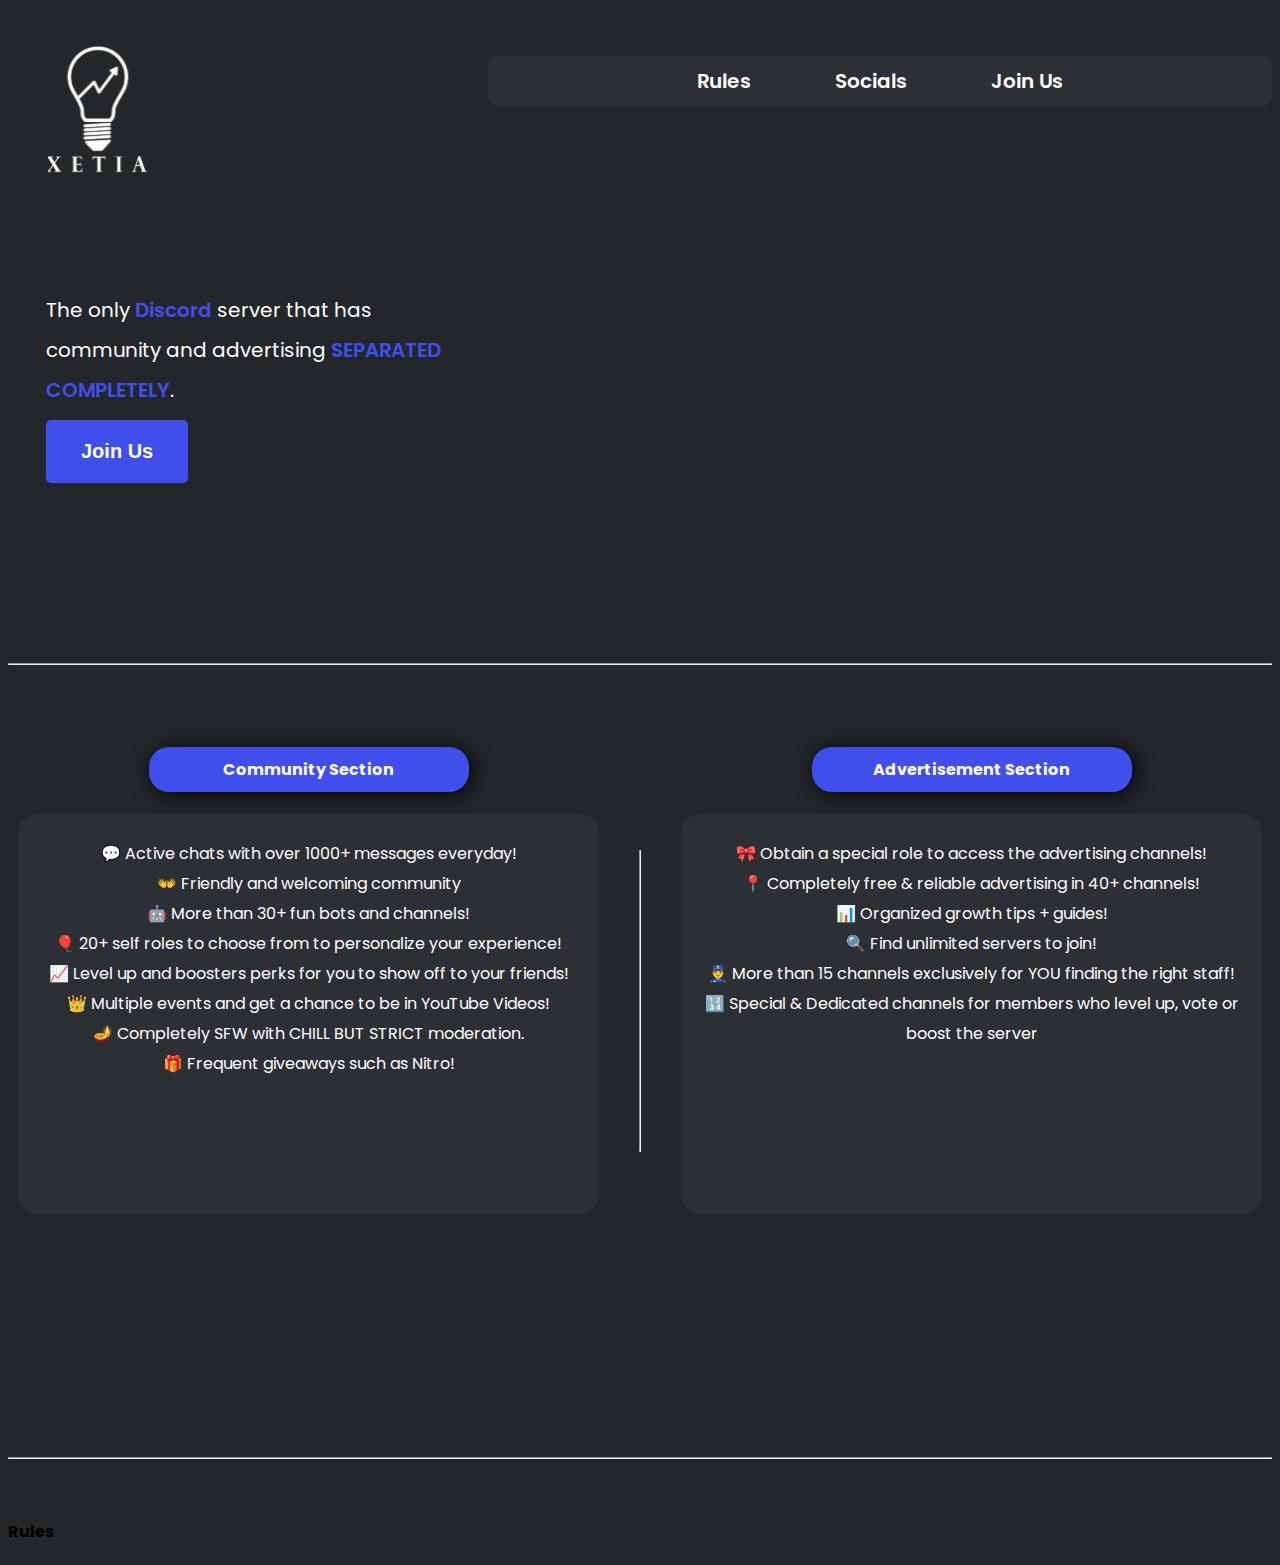
==== main.html @ ed93fbf4 "Added animations, and community section" ====
<!DOCTYPE html>
<html lang="en">
<head>
    <meta charset="UTF-8">
    <meta http-equiv="X-UA-Compatible" content="IE=edge">
    <meta name="viewport" content="width=device-width, initial-scale=1.0">
    <link rel="preconnect" href="https://fonts.googleapis.com">
    <link rel="preconnect" href="https://fonts.gstatic.com" crossorigin>
    <link href="https://fonts.googleapis.com/css2?family=Poppins:ital,wght@0,100;0,200;0,300;0,400;0,500;0,600;0,700;0,800;0,900;1,100;1,200;1,300;1,400;1,500;1,600;1,700;1,800;1,900&display=swap" rel="stylesheet">
    <link rel="stylesheet" href="css/general.css">
    <link rel="stylesheet" href="css/header.css">
    <link rel="stylesheet" href="css/main.css">
    <title>XETIA</title>
</head>
<body>
    <header>
        <div class="logoWrapper">
            <img src="icons/Logo.svg" alt="Website Logo">
        </div>
        <div class="navWrapper">
            <ul>
                <li><a href="#rules">Rules</a></li>
                <li><a href="/">Socials</a></li>
                <li><a href="https://discord.gg/5ZXNwpqHb7">Join Us</a></li>
            </ul>
        </div>
    </header>
    <main>
        <div class="mainWrapper">
            <h4>The only <span class="formatted">Discord</span> server that has community and advertising <span class="formatted">SEPARATED COMPLETELY</span>.</h4>
            <button class="joinButton">Join Us</button>
            <hr>
        </div>
        <div class="sectionWrapper">
            <div class="communitySection">
                <div class="heading">
                    <h4>Community Section</h4>
                </div>
                <div class="paragraph">
                    <p>💬 Active chats with over 1000+ messages everyday!</p>
                    <p>👐 Friendly and welcoming community</p>
                    <p>🤖 More than 30+ fun bots and channels!</p>
                    <p>🎈 20+ self roles to choose from to personalize your experience!</p>
                    <p>📈 Level up and boosters perks for you to show off to your friends! </p>
                    <p>👑 Multiple events and get a chance to be in YouTube Videos!</p>
                    <p>🪔 Completely SFW with CHILL BUT STRICT moderation.</p>
                    <p>🎁 Frequent giveaways such as Nitro!</p>
                </div>
            </div>
            <hr>
            <div class="AdvertisementSection">
                <div class="heading">
                    <h4>Advertisement Section</h4>
                </div>
                <div class="paragraph">
                    <p class="info" id="start">🎀 Obtain a special role to access the advertising channels!</p>
                    <p class="info">📍 Completely free & reliable advertising in 40+ channels!</p>
                    <p class="info">📊 Organized growth tips + guides!</p>
                    <p class="info">🔍 Find unlimited servers to join!</p>
                    <p class="info">👮‍♂️ More than 15 channels exclusively for YOU finding the right staff!</p>
                    <p class="info end">🔢 Special & Dedicated channels for members who level up, vote or boost the server</p>
                </div>
            </div>
        </div>
        <hr>
        <div class="rules" id="rules">
            <h4>Rules</h4>
        </div>
    </main>
</body>
</html>
---- css/general.css ----
body {
  background-color: #23272A;
  font-family: 'Poppins', sans-serif;
}

hr {
  margin-top: 180px;
  margin-bottom: 60px;
}

html {
  scroll-behavior: smooth;
}
/*# sourceMappingURL=general.css.map */
---- css/header.css ----
header {
  display: -webkit-box;
  display: -ms-flexbox;
  display: flex;
  -webkit-box-orient: horizontal;
  -webkit-box-direction: normal;
      -ms-flex-direction: row;
          flex-direction: row;
  margin-top: 40px;
}

.logoWrapper {
  margin: 0 40px;
}

.logoWrapper img {
  max-width: 100px;
}

.navWrapper {
  -webkit-box-flex: 1;
      -ms-flex: 1;
          flex: 1;
  text-align: center;
  margin-left: 300px;
}

.navWrapper ul {
  border-radius: 10px;
  padding: 10px;
  min-width: 10px;
  background-color: #2C2F33;
}

.navWrapper ul li {
  padding: 0;
  list-style-type: none;
  display: inline-block;
  margin: 0 40px 0 40px;
}

.navWrapper ul li a {
  color: white;
  font-weight: 600;
  font-size: 20px;
  text-decoration: none;
  -webkit-transition: color .5s;
  transition: color .5s;
}

.navWrapper ul li a:hover {
  color: #404EED;
}
/*# sourceMappingURL=header.css.map */
---- css/main.css ----
main .mainWrapper {
  margin-top: 100px;
}

main .mainWrapper h4 {
  margin-left: 38px;
  margin-bottom: 10px;
  color: white;
  line-height: 40px;
  font-weight: 400;
  font-size: 20px;
  width: 400px;
}

main .mainWrapper h4 .formatted {
  color: #404EED;
  font-weight: 600;
}

main .mainWrapper .joinButton {
  background-color: #404EED;
  padding: 20px 35px;
  font-size: 20px;
  font-weight: 600;
  border: none;
  border-radius: 5px;
  color: white;
  margin-left: 38px;
  -webkit-transition: all .5s;
  transition: all .5s;
}

main .mainWrapper .joinButton:hover {
  background-color: #5462ff;
  color: #2C2F33;
}

.sectionWrapper {
  display: -webkit-box;
  display: -ms-flexbox;
  display: flex;
  -webkit-box-orient: horizontal;
  -webkit-box-direction: normal;
      -ms-flex-direction: row;
          flex-direction: row;
  margin: 0 10px;
}

.sectionWrapper .communitySection {
  -webkit-box-flex: 1;
      -ms-flex: 1;
          flex: 1;
  text-align: center;
  color: white;
  margin-right: 10px;
}

.sectionWrapper .communitySection .heading {
  padding: 1px;
  display: -webkit-box;
  display: -ms-flexbox;
  display: flex;
  -webkit-box-pack: center;
      -ms-flex-pack: center;
          justify-content: center;
}

.sectionWrapper .communitySection h4 {
  background-color: #404EED;
  width: 300px;
  border-radius: 20px;
  -webkit-box-shadow: 3px 2px 20px .1px black;
          box-shadow: 3px 2px 20px .1px black;
  padding: 10px;
}

.sectionWrapper .communitySection h4:hover {
  -webkit-box-shadow: 3px 2px 20px 10px black;
          box-shadow: 3px 2px 20px 10px black;
}

.sectionWrapper .communitySection .paragraph {
  background-color: #2C2F33;
  border-radius: 20px;
  min-height: 400px;
  max-height: 420px;
}

.sectionWrapper .communitySection .paragraph p {
  position: relative;
  top: 25px;
  margin: 0;
  line-height: 30px;
}

.sectionWrapper .AdvertisementSection {
  -webkit-box-flex: 1;
      -ms-flex: 1;
          flex: 1;
  text-align: center;
  margin-left: 10px;
  color: white;
}

.sectionWrapper .AdvertisementSection .heading {
  padding: 1px;
  display: -webkit-box;
  display: -ms-flexbox;
  display: flex;
  -webkit-box-pack: center;
      -ms-flex-pack: center;
          justify-content: center;
}

.sectionWrapper .AdvertisementSection h4 {
  background-color: #404EED;
  width: 300px;
  border-radius: 20px;
  padding: 10px;
  -webkit-box-shadow: 3px 2px 20px .1px black;
          box-shadow: 3px 2px 20px .1px black;
}

.sectionWrapper .AdvertisementSection h4:hover {
  -webkit-box-shadow: 3px 2px 20px 10px black;
          box-shadow: 3px 2px 20px 10px black;
}

.sectionWrapper .AdvertisementSection .paragraph {
  background-color: #2C2F33;
  border-radius: 20px;
  min-height: 400px;
  max-height: 600px;
}

.sectionWrapper .AdvertisementSection .paragraph p {
  position: relative;
  top: 25px;
  margin: 0;
  line-height: 30px;
}

.sectionWrapper hr {
  height: 300px;
  margin: 125px 30px;
}
/*# sourceMappingURL=main.css.map */
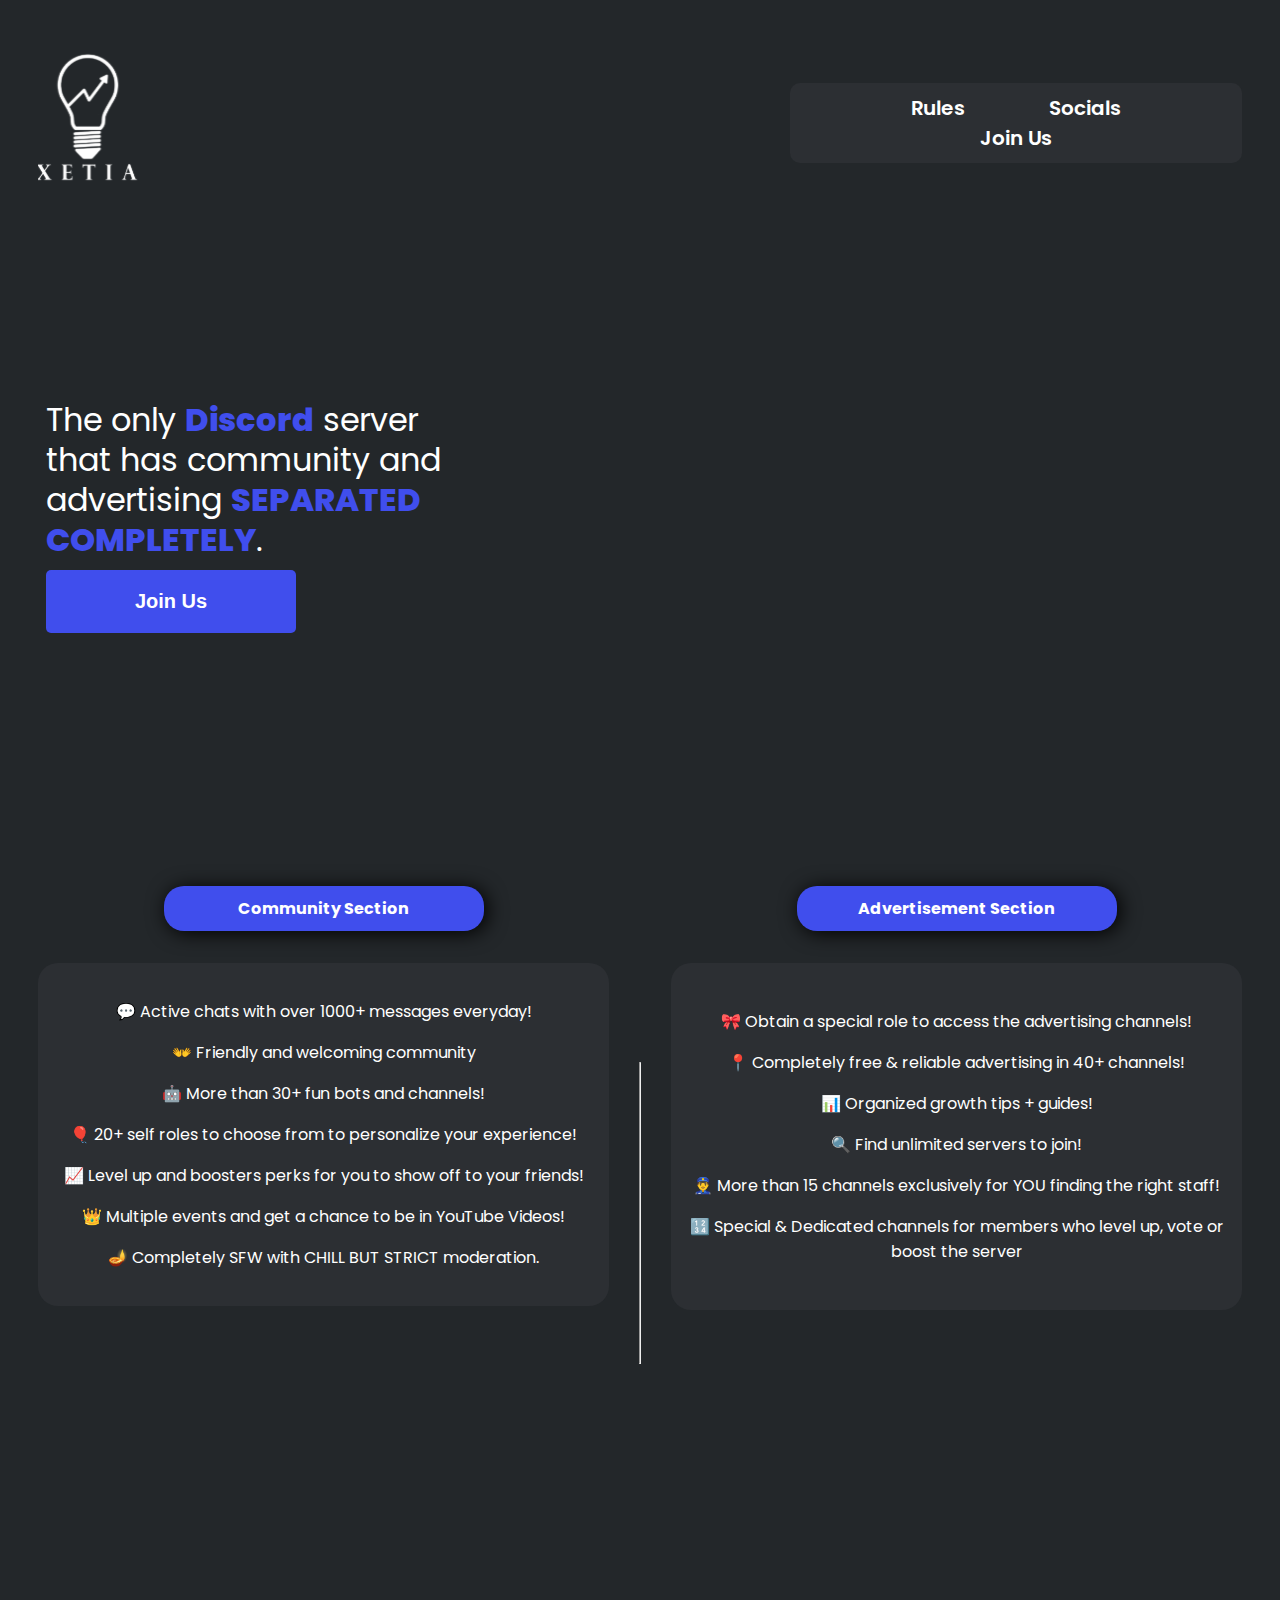
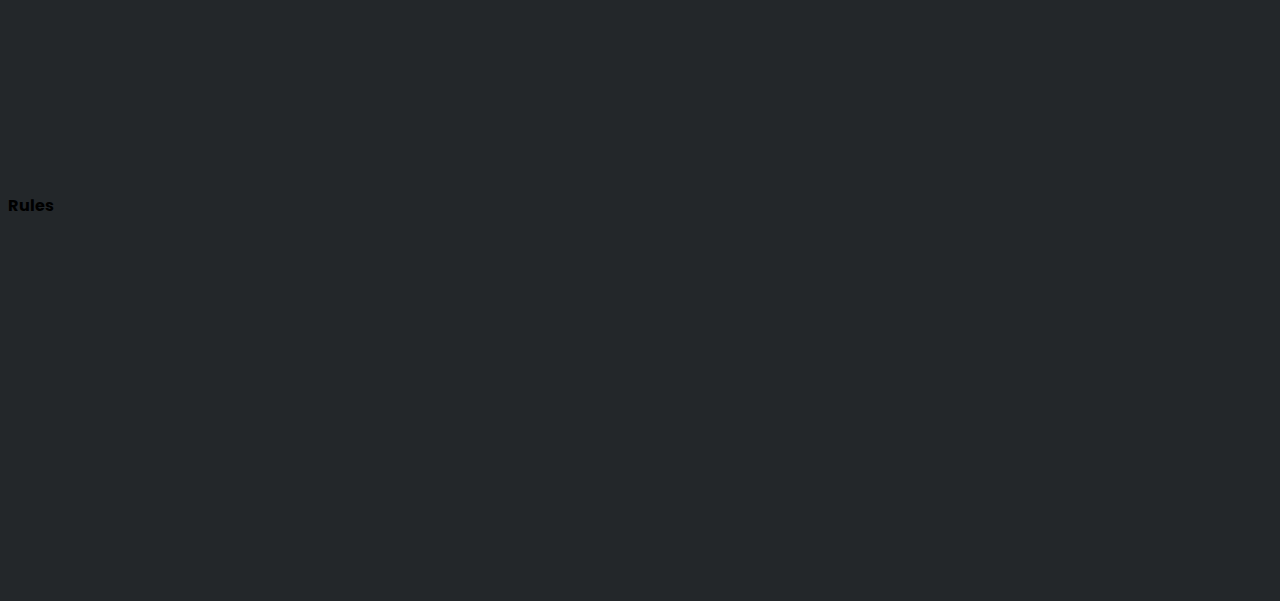
==== commit 9ca1b63d: "Add files via upload" ====
--- a/main.html
+++ b/main.html
@@ -10,6 +10,7 @@
     <link rel="stylesheet" href="css/general.css">
     <link rel="stylesheet" href="css/header.css">
     <link rel="stylesheet" href="css/main.css">
+    <link rel="stylesheet" href="css/rules.css">
     <title>XETIA</title>
 </head>
 <body>
@@ -29,7 +30,6 @@
         <div class="mainWrapper">
             <h4>The only <span class="formatted">Discord</span> server that has community and advertising <span class="formatted">SEPARATED COMPLETELY</span>.</h4>
             <button class="joinButton">Join Us</button>
-            <hr>
         </div>
         <div class="sectionWrapper">
             <div class="communitySection">
@@ -37,14 +37,16 @@
                     <h4>Community Section</h4>
                 </div>
                 <div class="paragraph">
-                    <p>💬 Active chats with over 1000+ messages everyday!</p>
-                    <p>👐 Friendly and welcoming community</p>
-                    <p>🤖 More than 30+ fun bots and channels!</p>
-                    <p>🎈 20+ self roles to choose from to personalize your experience!</p>
-                    <p>📈 Level up and boosters perks for you to show off to your friends! </p>
-                    <p>👑 Multiple events and get a chance to be in YouTube Videos!</p>
-                    <p>🪔 Completely SFW with CHILL BUT STRICT moderation.</p>
-                    <p>🎁 Frequent giveaways such as Nitro!</p>
+                    <div class="paragraphWrapper">
+                        <p>💬 Active chats with over 1000+ messages everyday!</p>
+                        <p>👐 Friendly and welcoming community</p>
+                        <p>🤖 More than 30+ fun bots and channels!</p>
+                        <p>🎈 20+ self roles to choose from to personalize your experience!</p>
+                        <p>📈 Level up and boosters perks for you to show off to your friends! </p>
+                        <p>👑 Multiple events and get a chance to be in YouTube Videos!</p>
+                        <p>🪔 Completely SFW with CHILL BUT STRICT moderation.</p>
+                        <!-- <p>🎁 Frequent giveaways such as Nitro!</p> -->
+                    </div>
                 </div>
             </div>
             <hr>
@@ -53,19 +55,22 @@
                     <h4>Advertisement Section</h4>
                 </div>
                 <div class="paragraph">
-                    <p class="info" id="start">🎀 Obtain a special role to access the advertising channels!</p>
-                    <p class="info">📍 Completely free & reliable advertising in 40+ channels!</p>
-                    <p class="info">📊 Organized growth tips + guides!</p>
-                    <p class="info">🔍 Find unlimited servers to join!</p>
-                    <p class="info">👮‍♂️ More than 15 channels exclusively for YOU finding the right staff!</p>
-                    <p class="info end">🔢 Special & Dedicated channels for members who level up, vote or boost the server</p>
+                    <div class="paragraphWrapper">
+                        <p class="info" id="start">🎀 Obtain a special role to access the advertising channels!</p>
+                        <p class="info">📍 Completely free & reliable advertising in 40+ channels!</p>
+                        <p class="info">📊 Organized growth tips + guides!</p>
+                        <p class="info">🔍 Find unlimited servers to join!</p>
+                        <p class="info">👮‍♂️ More than 15 channels exclusively for YOU finding the right staff!</p>
+                        <p class="info end">🔢 Special & Dedicated channels for members who level up, vote or boost the server</p>
+                    </div>
                 </div>
             </div>
         </div>
-        <hr>
-        <div class="rules" id="rules">
+    </main>
+    <section class="rules" id="rules">
+        <div class="rulesWrapper">
             <h4>Rules</h4>
         </div>
-    </main>
+    </section>
 </body>
 </html>--- a/css/general.css
+++ b/css/general.css
@@ -1,11 +1,6 @@
 body {
   background-color: #23272A;
   font-family: 'Poppins', sans-serif;
-}
-
-hr {
-  margin-top: 180px;
-  margin-bottom: 60px;
 }
 
 html {
--- a/css/header.css
+++ b/css/header.css
@@ -6,11 +6,22 @@
   -webkit-box-direction: normal;
       -ms-flex-direction: row;
           flex-direction: row;
-  margin-top: 40px;
+  position: relative;
+  top: 40px;
+  margin: 0 auto;
+  -webkit-box-align: center;
+      -ms-flex-align: center;
+          align-items: center;
+  -webkit-box-pack: justify;
+      -ms-flex-pack: justify;
+          justify-content: space-between;
+  padding: 0 30px;
 }
 
 .logoWrapper {
-  margin: 0 40px;
+  -webkit-box-flex: 1;
+      -ms-flex: 1;
+          flex: 1;
 }
 
 .logoWrapper img {
@@ -21,6 +32,7 @@
   -webkit-box-flex: 1;
       -ms-flex: 1;
           flex: 1;
+  justify-self: flex-end;
   text-align: center;
   margin-left: 300px;
 }
--- a/css/main.css
+++ b/css/main.css
@@ -1,5 +1,12 @@
 main .mainWrapper {
-  margin-top: 100px;
+  margin-top: 200px;
+  display: -webkit-box;
+  display: -ms-flexbox;
+  display: flex;
+  -webkit-box-orient: vertical;
+  -webkit-box-direction: normal;
+      -ms-flex-direction: column;
+          flex-direction: column;
 }
 
 main .mainWrapper h4 {
@@ -8,13 +15,14 @@
   color: white;
   line-height: 40px;
   font-weight: 400;
-  font-size: 20px;
+  font-size: 32px;
+  font-weight: 400;
   width: 400px;
 }
 
 main .mainWrapper h4 .formatted {
   color: #404EED;
-  font-weight: 600;
+  font-weight: 800;
 }
 
 main .mainWrapper .joinButton {
@@ -23,6 +31,7 @@
   font-size: 20px;
   font-weight: 600;
   border: none;
+  max-width: 250px;
   border-radius: 5px;
   color: white;
   margin-left: 38px;
@@ -43,7 +52,8 @@
   -webkit-box-direction: normal;
       -ms-flex-direction: row;
           flex-direction: row;
-  margin: 0 10px;
+  margin: 230px 10px;
+  height: 700px;
 }
 
 .sectionWrapper .communitySection {
@@ -80,17 +90,23 @@
 }
 
 .sectionWrapper .communitySection .paragraph {
+  display: -webkit-box;
+  display: -ms-flexbox;
+  display: flex;
+  -webkit-box-align: start;
+      -ms-flex-align: start;
+          align-items: flex-start;
+  -webkit-box-pack: center;
+      -ms-flex-pack: center;
+          justify-content: center;
+  margin: 10px 20px;
   background-color: #2C2F33;
   border-radius: 20px;
-  min-height: 400px;
-  max-height: 420px;
+  height: initial;
 }
 
-.sectionWrapper .communitySection .paragraph p {
-  position: relative;
-  top: 25px;
-  margin: 0;
-  line-height: 30px;
+.sectionWrapper .communitySection .paragraph .paragraphWrapper {
+  margin: 20px 0;
 }
 
 .sectionWrapper .AdvertisementSection {
@@ -127,21 +143,42 @@
 }
 
 .sectionWrapper .AdvertisementSection .paragraph {
+  display: -webkit-box;
+  display: -ms-flexbox;
+  display: flex;
+  -webkit-box-align: start;
+      -ms-flex-align: start;
+          align-items: flex-start;
+  -webkit-box-pack: center;
+      -ms-flex-pack: center;
+          justify-content: center;
+  margin: 10px 20px;
   background-color: #2C2F33;
   border-radius: 20px;
-  min-height: 400px;
-  max-height: 600px;
+  height: initial;
 }
 
-.sectionWrapper .AdvertisementSection .paragraph p {
-  position: relative;
-  top: 25px;
-  margin: 0;
-  line-height: 30px;
+.sectionWrapper .AdvertisementSection .paragraph .paragraphWrapper {
+  margin: 30px 0;
 }
 
 .sectionWrapper hr {
   height: 300px;
-  margin: 125px 30px;
+  -ms-flex-item-align: center;
+      -ms-grid-row-align: center;
+      align-self: center;
+}
+
+@media (max-width: 800px) {
+  .sectionWrapper {
+    display: block;
+    margin-bottom: 40px;
+  }
+  .AdvertisementSection {
+    margin-top: -160px;
+  }
+  hr {
+    visibility: hidden;
+  }
 }
 /*# sourceMappingURL=main.css.map */--- a/css/rules.css
+++ b/css/rules.css
@@ -0,0 +1,8 @@
+section {
+  background-image: url("images/rules.jpeg");
+  height: 400px;
+  background-position: center;
+  background-repeat: no-repeat;
+  background-size: cover;
+}
+/*# sourceMappingURL=rules.css.map */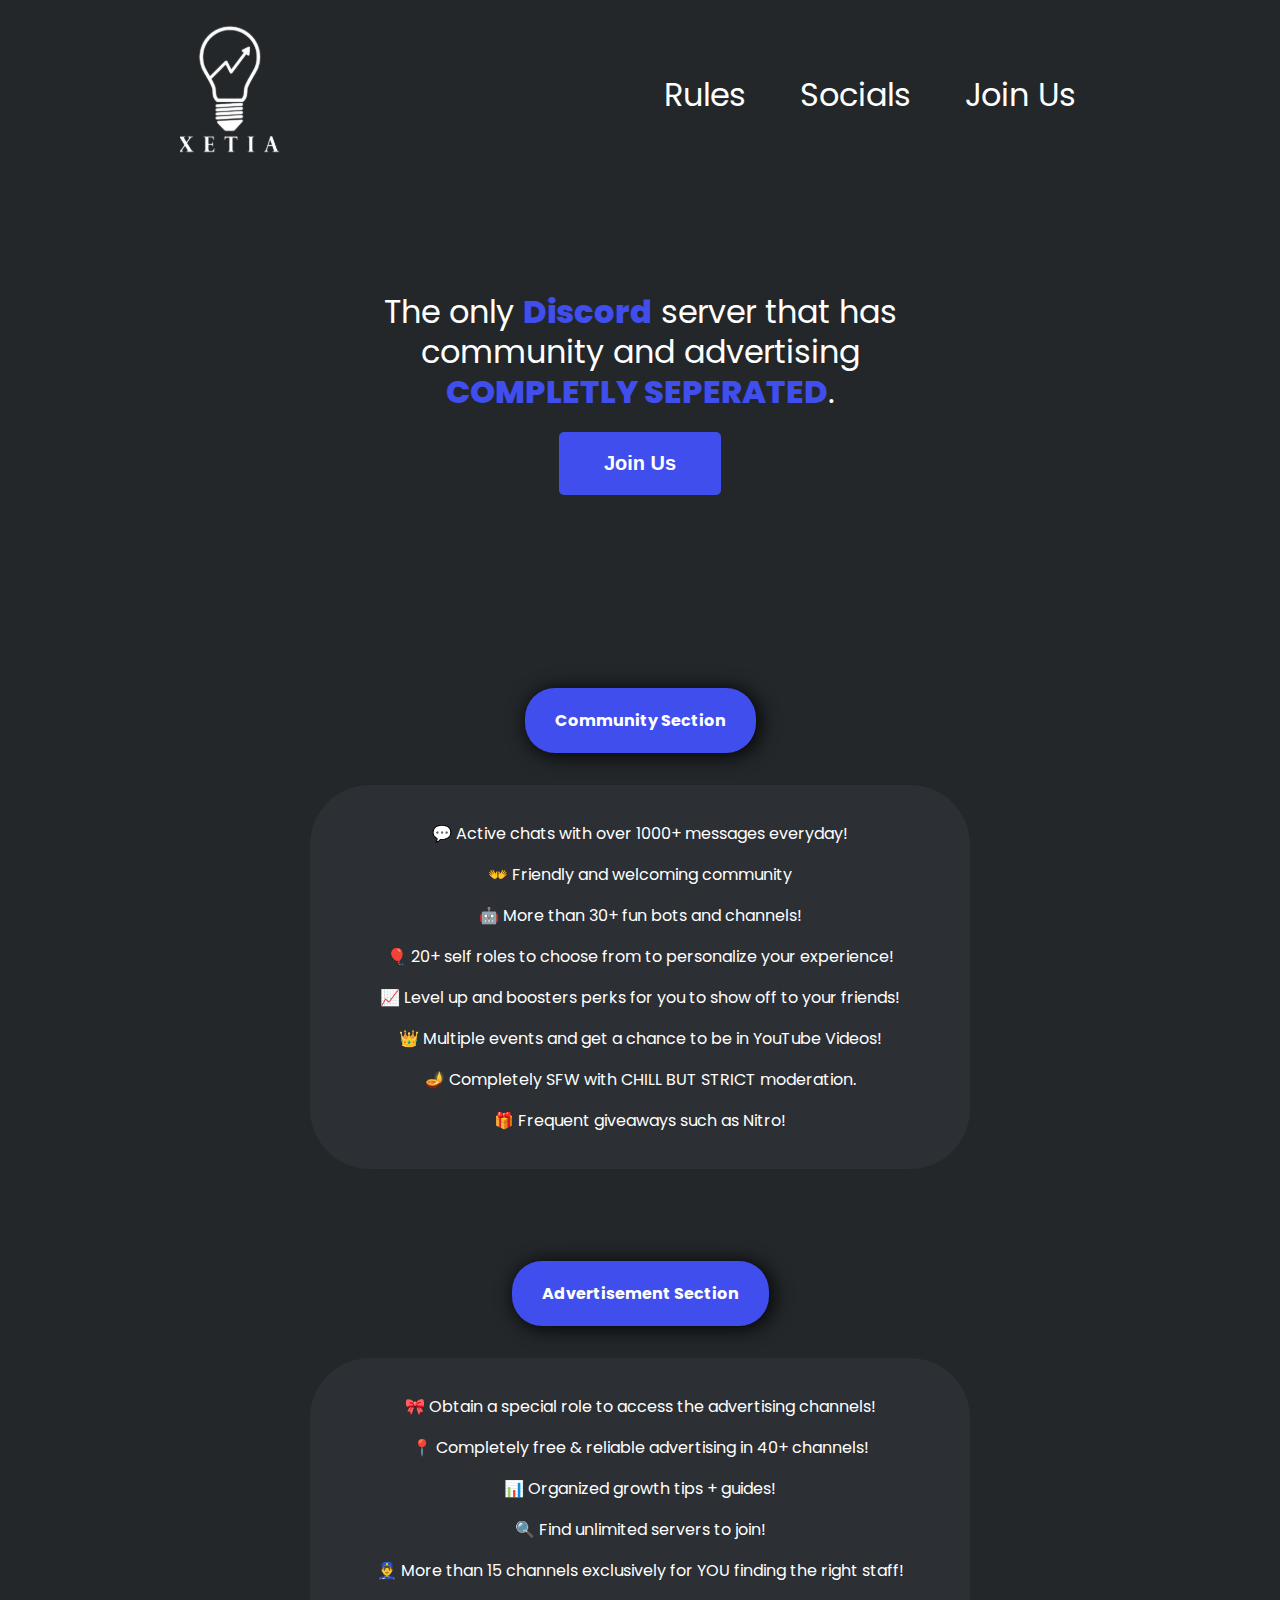
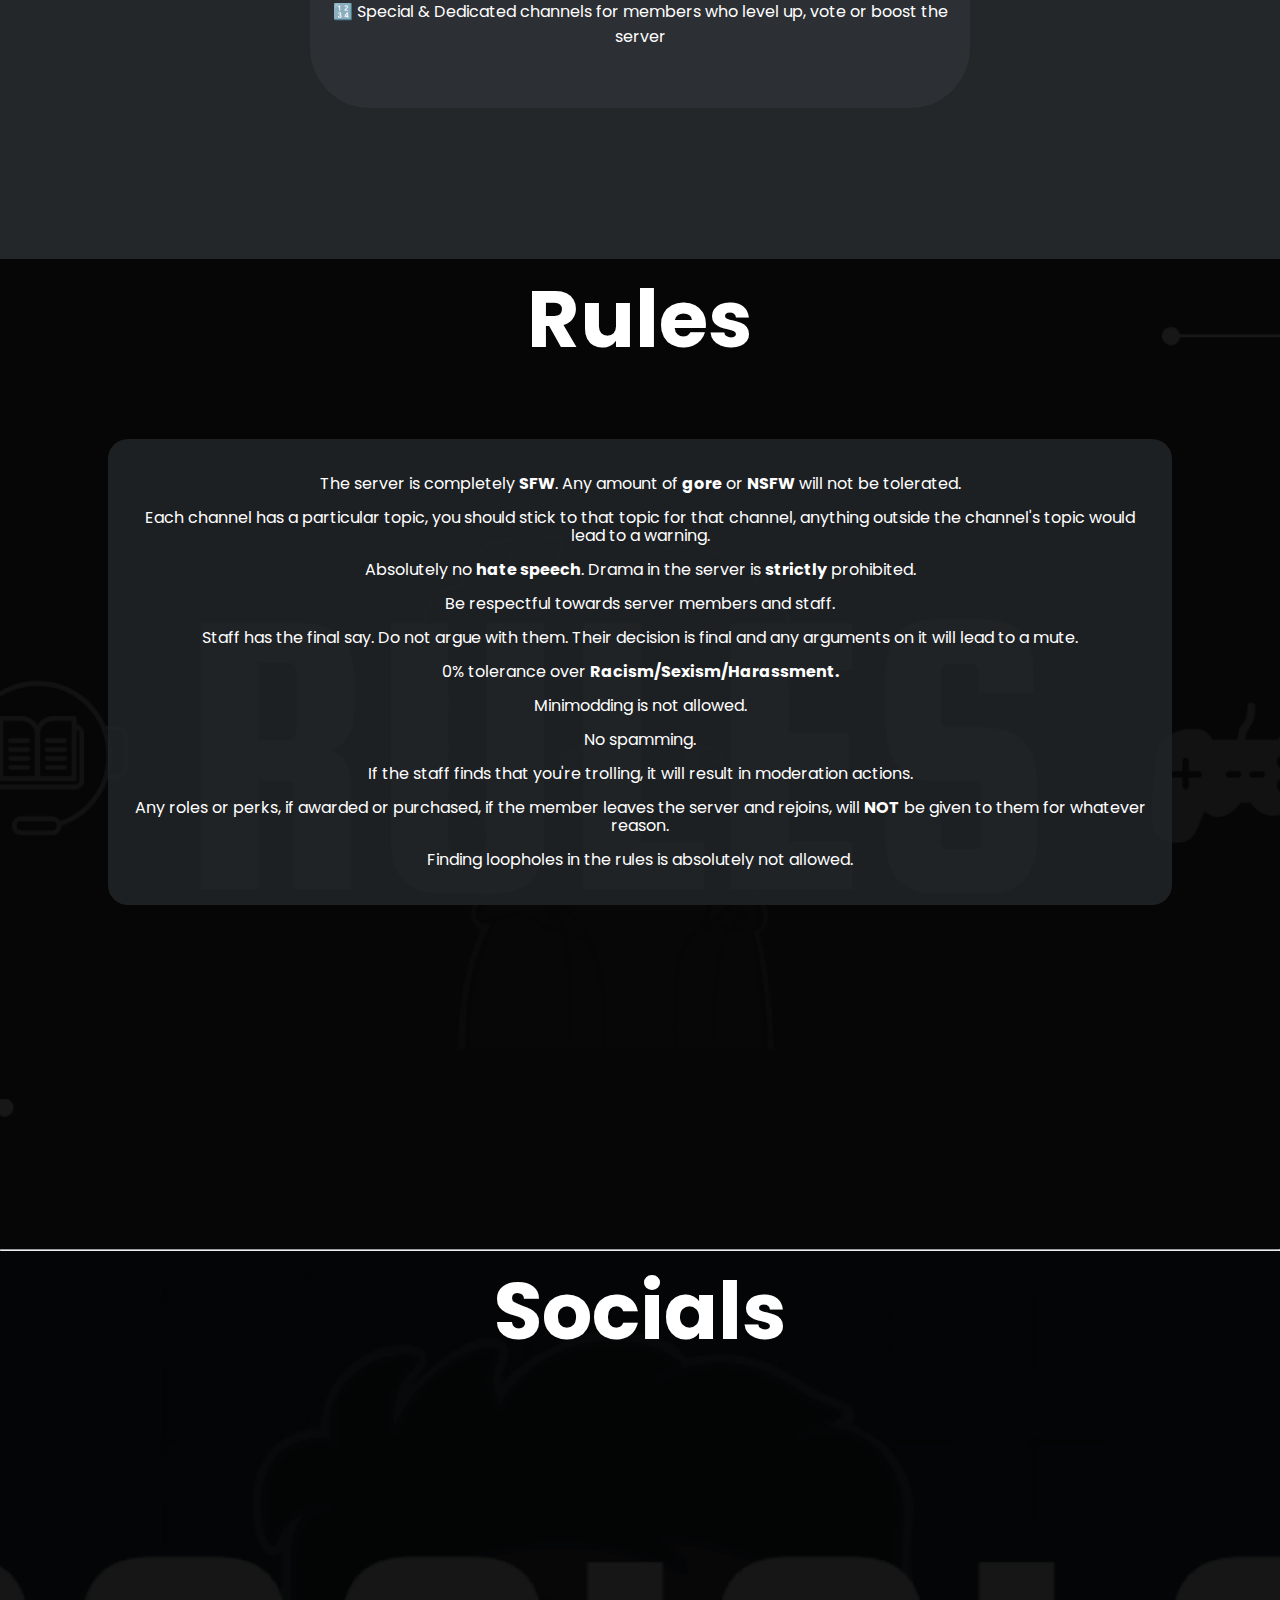
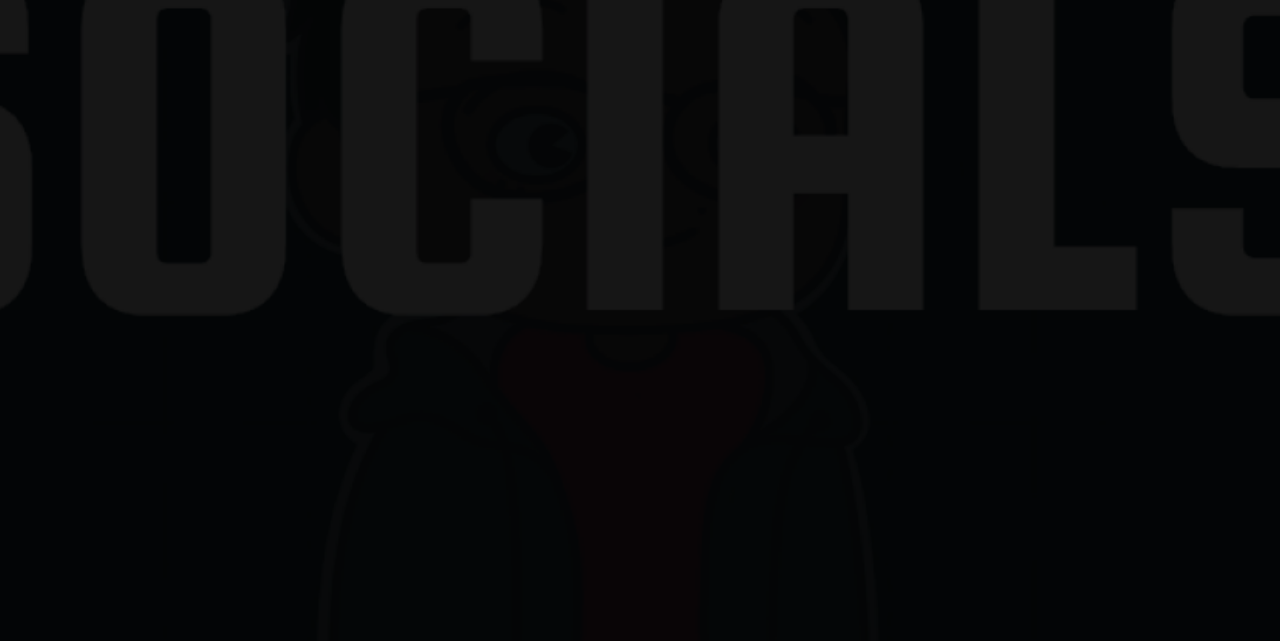
==== commit 99276aa2: "Added Rules" ====
--- a/main.html
+++ b/main.html
@@ -10,6 +10,7 @@
     <link rel="stylesheet" href="css/general.css">
     <link rel="stylesheet" href="css/header.css">
     <link rel="stylesheet" href="css/main.css">
+    <link rel="stylesheet" href="css/socials.css">
     <link rel="stylesheet" href="css/rules.css">
     <title>XETIA</title>
 </head>
@@ -21,14 +22,14 @@
         <div class="navWrapper">
             <ul>
                 <li><a href="#rules">Rules</a></li>
-                <li><a href="/">Socials</a></li>
+                <li><a href="#socials">Socials</a></li>
                 <li><a href="https://discord.gg/5ZXNwpqHb7">Join Us</a></li>
             </ul>
         </div>
     </header>
     <main>
         <div class="mainWrapper">
-            <h4>The only <span class="formatted">Discord</span> server that has community and advertising <span class="formatted">SEPARATED COMPLETELY</span>.</h4>
+            <h4>The only <span class="formatted">Discord</span> server that has community and advertising <span class="formatted">COMPLETLY SEPERATED</span>.</h4>
             <button class="joinButton">Join Us</button>
         </div>
         <div class="sectionWrapper">
@@ -45,11 +46,10 @@
                         <p>📈 Level up and boosters perks for you to show off to your friends! </p>
                         <p>👑 Multiple events and get a chance to be in YouTube Videos!</p>
                         <p>🪔 Completely SFW with CHILL BUT STRICT moderation.</p>
-                        <!-- <p>🎁 Frequent giveaways such as Nitro!</p> -->
+                        <p>🎁 Frequent giveaways such as Nitro!</p>
                     </div>
                 </div>
             </div>
-            <hr>
             <div class="AdvertisementSection">
                 <div class="heading">
                     <h4>Advertisement Section</h4>
@@ -70,6 +70,25 @@
     <section class="rules" id="rules">
         <div class="rulesWrapper">
             <h4>Rules</h4>
+            <div class="ruleList">
+                <p>The server is completely <span class="formatted">SFW</span>. Any amount of <span class="formatted">gore</span> or <span class="formatted">NSFW</span> will not be tolerated.</p>
+                <p>Each channel has a particular topic, you should stick to that topic for that channel, anything outside the channel's topic would lead to a warning.</p>
+                <p>Absolutely no <span class="formatted">hate speech</span>. Drama in the server is <span class="formatted">strictly</span> prohibited.</p>
+                <p>Be respectful towards server members and staff.</p>
+                <p>Staff has the final say. Do not argue with them. Their decision is final and any arguments on it will lead to a mute.</p>
+                <p>0% tolerance over <span class="formatted">Racism/Sexism/Harassment.</span></p>
+                <p>Minimodding is not allowed.</p>
+                <p>No spamming.</p>
+                <p>If the staff finds that you're trolling, it will result in moderation actions.</p>
+                <p>Any roles or perks, if awarded or purchased, if the member leaves the server and rejoins, will <span class="formatted">NOT</span> be given to them for whatever reason.</p>
+                <p>Finding loopholes in the rules is absolutely not allowed.</p>
+            </div>
+        </div>
+    </section>
+    <hr>
+    <section class="socials" id="socials">
+        <div class="socialsWrapper">
+            <h4>Socials</h4>
         </div>
     </section>
 </body>
--- a/css/general.css
+++ b/css/general.css
@@ -1,9 +1,16 @@
 body {
   background-color: #23272A;
   font-family: 'Poppins', sans-serif;
+  margin: 0;
+  padding: 0;
 }
 
 html {
   scroll-behavior: smooth;
 }
+
+hr {
+  margin: 0;
+  padding: 0;
+}
 /*# sourceMappingURL=general.css.map */--- a/css/header.css
+++ b/css/header.css
@@ -1,66 +1,41 @@
 header {
+  padding: 20px;
   display: -webkit-box;
   display: -ms-flexbox;
   display: flex;
-  -webkit-box-orient: horizontal;
-  -webkit-box-direction: normal;
-      -ms-flex-direction: row;
-          flex-direction: row;
-  position: relative;
-  top: 40px;
-  margin: 0 auto;
+  -ms-flex-pack: distribute;
+      justify-content: space-around;
   -webkit-box-align: center;
       -ms-flex-align: center;
           align-items: center;
-  -webkit-box-pack: justify;
-      -ms-flex-pack: justify;
-          justify-content: space-between;
-  padding: 0 30px;
 }
 
-.logoWrapper {
-  -webkit-box-flex: 1;
-      -ms-flex: 1;
-          flex: 1;
-}
-
-.logoWrapper img {
+header .logoWrapper {
   max-width: 100px;
 }
 
-.navWrapper {
-  -webkit-box-flex: 1;
-      -ms-flex: 1;
-          flex: 1;
-  justify-self: flex-end;
-  text-align: center;
-  margin-left: 300px;
+header .logoWrapper img {
+  width: 100%;
+  /* Makes logo fit container */
 }
 
-.navWrapper ul {
-  border-radius: 10px;
-  padding: 10px;
-  min-width: 10px;
-  background-color: #2C2F33;
+header .navWrapper ul li {
+  display: inline-block;
+  margin: 0 25px;
 }
 
-.navWrapper ul li {
-  padding: 0;
-  list-style-type: none;
-  display: inline-block;
-  margin: 0 40px 0 40px;
+header .navWrapper ul li a {
+  text-decoration: none;
+  color: #fff;
+  font-size: 32px;
+  font-weight: 400;
+  -webkit-transition: all .3s;
+  transition: all .3s;
 }
 
-.navWrapper ul li a {
-  color: white;
-  font-weight: 600;
-  font-size: 20px;
+header .navWrapper ul li a:hover {
   text-decoration: none;
-  -webkit-transition: color .5s;
-  transition: color .5s;
-}
-
-.navWrapper ul li a:hover {
   color: #404EED;
+  font-size: 32px;
 }
 /*# sourceMappingURL=header.css.map */--- a/css/main.css
+++ b/css/main.css
@@ -1,5 +1,21 @@
-main .mainWrapper {
-  margin-top: 200px;
+main {
+  display: -webkit-box;
+  display: -ms-flexbox;
+  display: flex;
+  -webkit-box-pack: center;
+      -ms-flex-pack: center;
+          justify-content: center;
+  -webkit-box-orient: vertical;
+  -webkit-box-direction: normal;
+      -ms-flex-direction: column;
+          flex-direction: column;
+  -ms-flex-line-pack: center;
+      align-content: center;
+}
+
+.mainWrapper {
+  text-align: center;
+  margin: 60px auto;
   display: -webkit-box;
   display: -ms-flexbox;
   display: flex;
@@ -9,63 +25,60 @@
           flex-direction: column;
 }
 
-main .mainWrapper h4 {
-  margin-left: 38px;
+.mainWrapper h4 {
   margin-bottom: 10px;
   color: white;
   line-height: 40px;
   font-weight: 400;
   font-size: 32px;
   font-weight: 400;
-  width: 400px;
+  max-width: 550px;
 }
 
-main .mainWrapper h4 .formatted {
+.mainWrapper h4 .formatted {
   color: #404EED;
   font-weight: 800;
 }
 
-main .mainWrapper .joinButton {
+.mainWrapper .joinButton {
   background-color: #404EED;
-  padding: 20px 35px;
+  padding: 20px 45px;
   font-size: 20px;
   font-weight: 600;
   border: none;
+  margin: 10px auto;
   max-width: 250px;
   border-radius: 5px;
   color: white;
-  margin-left: 38px;
   -webkit-transition: all .5s;
   transition: all .5s;
 }
 
-main .mainWrapper .joinButton:hover {
-  background-color: #5462ff;
-  color: #2C2F33;
+.mainWrapper .joinButton:hover {
+  background-color: #fff;
+  -webkit-box-shadow: 1px 1px 30px 5px #010747;
+          box-shadow: 1px 1px 30px 5px #010747;
+  color: #404EED;
 }
 
 .sectionWrapper {
   display: -webkit-box;
   display: -ms-flexbox;
   display: flex;
-  -webkit-box-orient: horizontal;
+  -webkit-box-orient: vertical;
   -webkit-box-direction: normal;
-      -ms-flex-direction: row;
-          flex-direction: row;
-  margin: 230px 10px;
-  height: 700px;
+      -ms-flex-direction: column;
+          flex-direction: column;
 }
 
-.sectionWrapper .communitySection {
-  -webkit-box-flex: 1;
-      -ms-flex: 1;
-          flex: 1;
+.sectionWrapper .communitySection, .sectionWrapper .AdvertisementSection {
   text-align: center;
+  width: 700px;
   color: white;
-  margin-right: 10px;
+  margin: 100px auto 0 auto;
 }
 
-.sectionWrapper .communitySection .heading {
+.sectionWrapper .communitySection .heading, .sectionWrapper .AdvertisementSection .heading {
   padding: 1px;
   display: -webkit-box;
   display: -ms-flexbox;
@@ -75,21 +88,23 @@
           justify-content: center;
 }
 
-.sectionWrapper .communitySection h4 {
+.sectionWrapper .communitySection h4, .sectionWrapper .AdvertisementSection h4 {
   background-color: #404EED;
-  width: 300px;
-  border-radius: 20px;
+  max-width: 100%;
+  border-radius: 30px;
   -webkit-box-shadow: 3px 2px 20px .1px black;
           box-shadow: 3px 2px 20px .1px black;
-  padding: 10px;
+  padding: 20px 30px;
+  -webkit-transition: all .5s;
+  transition: all .5s;
 }
 
-.sectionWrapper .communitySection h4:hover {
-  -webkit-box-shadow: 3px 2px 20px 10px black;
-          box-shadow: 3px 2px 20px 10px black;
+.sectionWrapper .communitySection h4:hover, .sectionWrapper .AdvertisementSection h4:hover {
+  -webkit-box-shadow: 3px 2px 30px 10px black;
+          box-shadow: 3px 2px 30px 10px black;
 }
 
-.sectionWrapper .communitySection .paragraph {
+.sectionWrapper .communitySection .paragraph, .sectionWrapper .AdvertisementSection .paragraph {
   display: -webkit-box;
   display: -ms-flexbox;
   display: flex;
@@ -101,72 +116,21 @@
           justify-content: center;
   margin: 10px 20px;
   background-color: #2C2F33;
-  border-radius: 20px;
-  height: initial;
+  border-radius: 60px;
+  max-height: 100%;
 }
 
-.sectionWrapper .communitySection .paragraph .paragraphWrapper {
+.sectionWrapper .communitySection .paragraph .paragraphWrapper, .sectionWrapper .AdvertisementSection .paragraph .paragraphWrapper {
   margin: 20px 0;
 }
 
 .sectionWrapper .AdvertisementSection {
-  -webkit-box-flex: 1;
-      -ms-flex: 1;
-          flex: 1;
-  text-align: center;
-  margin-left: 10px;
-  color: white;
-}
-
-.sectionWrapper .AdvertisementSection .heading {
-  padding: 1px;
-  display: -webkit-box;
-  display: -ms-flexbox;
-  display: flex;
-  -webkit-box-pack: center;
-      -ms-flex-pack: center;
-          justify-content: center;
-}
-
-.sectionWrapper .AdvertisementSection h4 {
-  background-color: #404EED;
-  width: 300px;
-  border-radius: 20px;
-  padding: 10px;
-  -webkit-box-shadow: 3px 2px 20px .1px black;
-          box-shadow: 3px 2px 20px .1px black;
-}
-
-.sectionWrapper .AdvertisementSection h4:hover {
-  -webkit-box-shadow: 3px 2px 20px 10px black;
-          box-shadow: 3px 2px 20px 10px black;
+  margin: 60px auto;
+  height: 500px;
 }
 
 .sectionWrapper .AdvertisementSection .paragraph {
-  display: -webkit-box;
-  display: -ms-flexbox;
-  display: flex;
-  -webkit-box-align: start;
-      -ms-flex-align: start;
-          align-items: flex-start;
-  -webkit-box-pack: center;
-      -ms-flex-pack: center;
-          justify-content: center;
-  margin: 10px 20px;
-  background-color: #2C2F33;
-  border-radius: 20px;
-  height: initial;
-}
-
-.sectionWrapper .AdvertisementSection .paragraph .paragraphWrapper {
-  margin: 30px 0;
-}
-
-.sectionWrapper hr {
-  height: 300px;
-  -ms-flex-item-align: center;
-      -ms-grid-row-align: center;
-      align-self: center;
+  height: 350px;
 }
 
 @media (max-width: 800px) {
--- a/css/socials.css
+++ b/css/socials.css
@@ -0,0 +1,21 @@
+.socials {
+  height: 110vh;
+  background-image: url(/images/socials.png);
+  background-position: center;
+  background-repeat: no-repeat;
+  background-size: cover;
+}
+
+.socials .socialsWrapper h4 {
+  margin: 0;
+  font-size: 80px;
+  color: white;
+  text-align: center;
+  -webkit-transition: all 0.3s;
+  transition: all 0.3s;
+}
+
+.socials .socialsWrapper h4:hover {
+  color: #404EED;
+}
+/*# sourceMappingURL=socials.css.map */--- a/css/rules.css
+++ b/css/rules.css
@@ -1,8 +1,50 @@
-section {
-  background-image: url("images/rules.jpeg");
-  height: 400px;
+.rules {
+  background-color: red;
+  width: 100%;
+  margin: 0;
+  background-image: url(/images/Rules.png);
+  height: 110vh;
   background-position: center;
   background-repeat: no-repeat;
   background-size: cover;
 }
+
+.rules .rulesWrapper h4 {
+  font-size: 80px;
+  color: white;
+  text-align: center;
+  margin: 60px 0 60px 0;
+  -webkit-transition: all .3s;
+  transition: all .3s;
+}
+
+.rules .rulesWrapper h4:hover {
+  color: #404EED;
+}
+
+.rules .rulesWrapper .ruleList {
+  font-size: 16px;
+  color: white;
+  line-height: 18px;
+  text-align: center;
+  background-color: rgba(35, 39, 42, 0.8);
+  padding: 20px;
+  width: 80%;
+  margin: 0 auto;
+  border-radius: 20px;
+}
+
+.rules .rulesWrapper p {
+  -webkit-transition: all .3s;
+  transition: all .3s;
+}
+
+.rules .rulesWrapper p:hover {
+  color: #aa7dff;
+  font-size: 18px;
+}
+
+.rules .rulesWrapper .formatted {
+  font-weight: 700;
+}
 /*# sourceMappingURL=rules.css.map */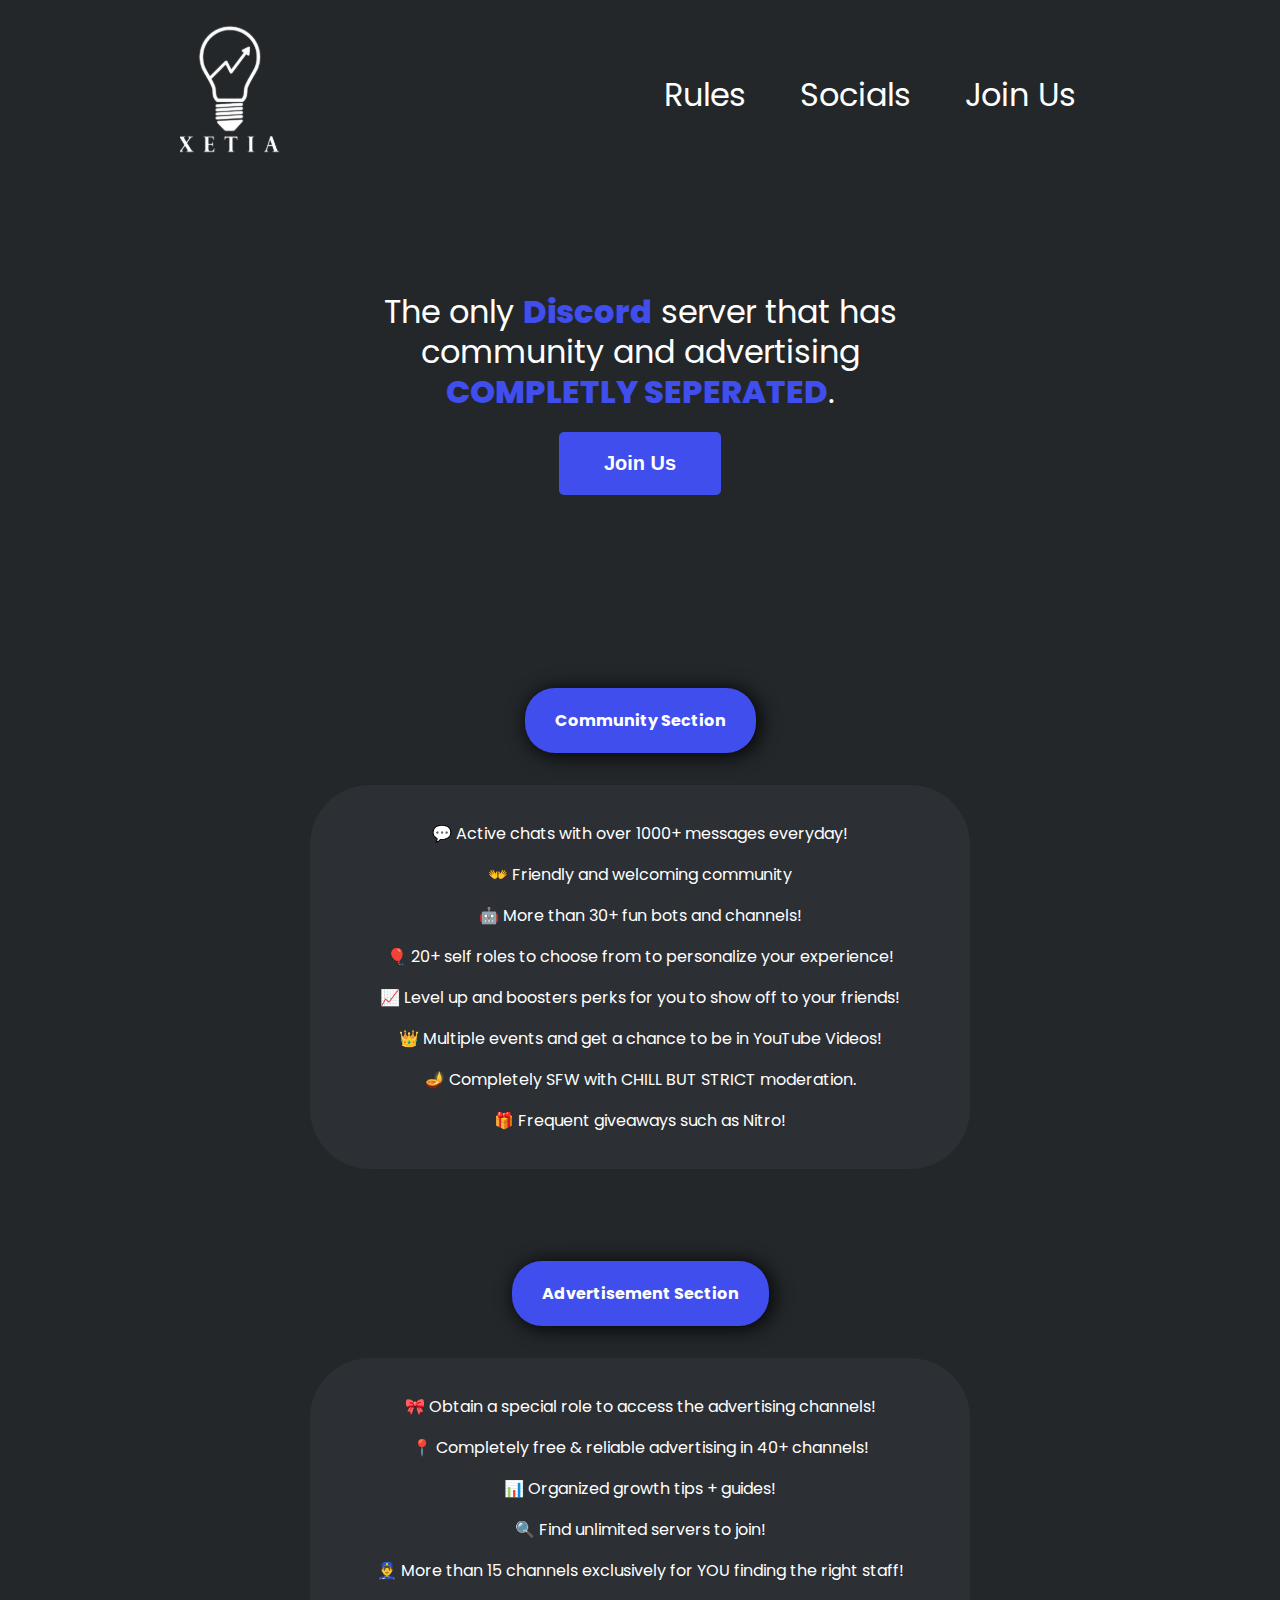
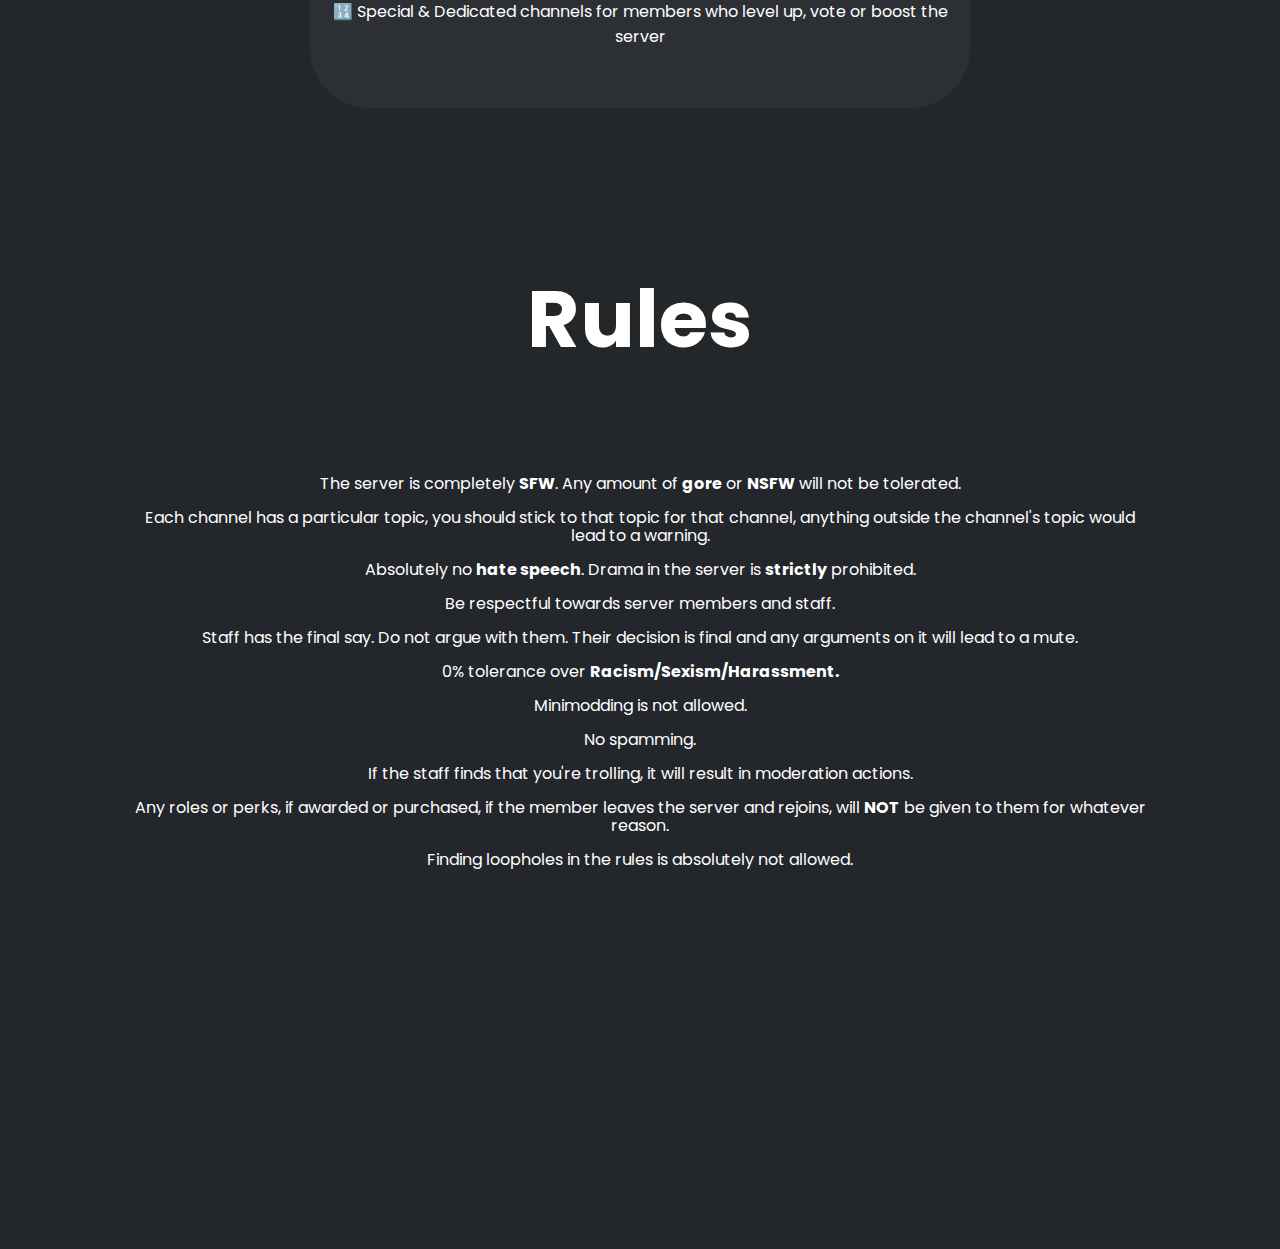
==== commit 469e89ec: "update" ====
--- a/main.html
+++ b/main.html
@@ -85,11 +85,11 @@
             </div>
         </div>
     </section>
-    <hr>
-    <section class="socials" id="socials">
+    <!-- <hr> -->
+    <!-- <section class="socials" id="socials">
         <div class="socialsWrapper">
             <h4>Socials</h4>
         </div>
-    </section>
+    </section> -->
 </body>
 </html>--- a/css/rules.css
+++ b/css/rules.css
@@ -1,8 +1,7 @@
 .rules {
-  background-color: red;
   width: 100%;
   margin: 0;
-  background-image: url(/images/Rules.png);
+  background-image: url(images/rules.png);
   height: 110vh;
   background-position: center;
   background-repeat: no-repeat;
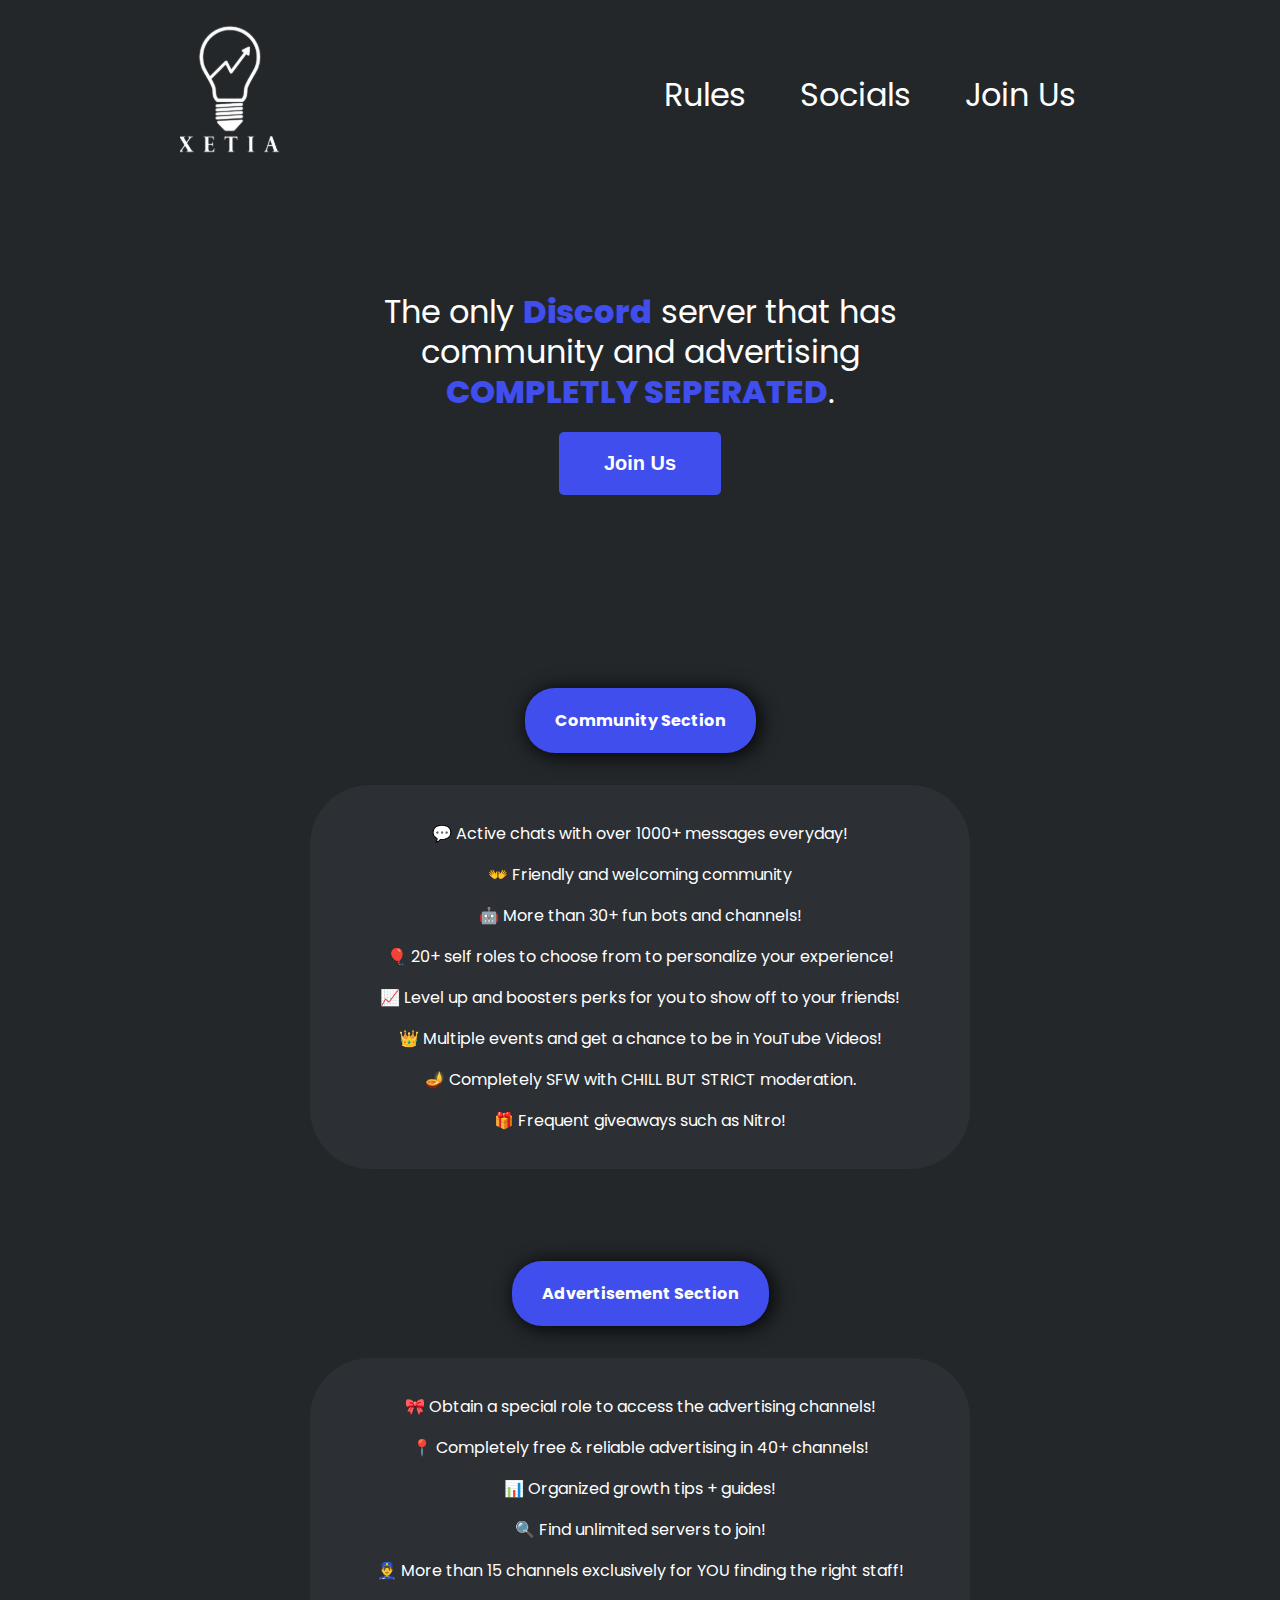
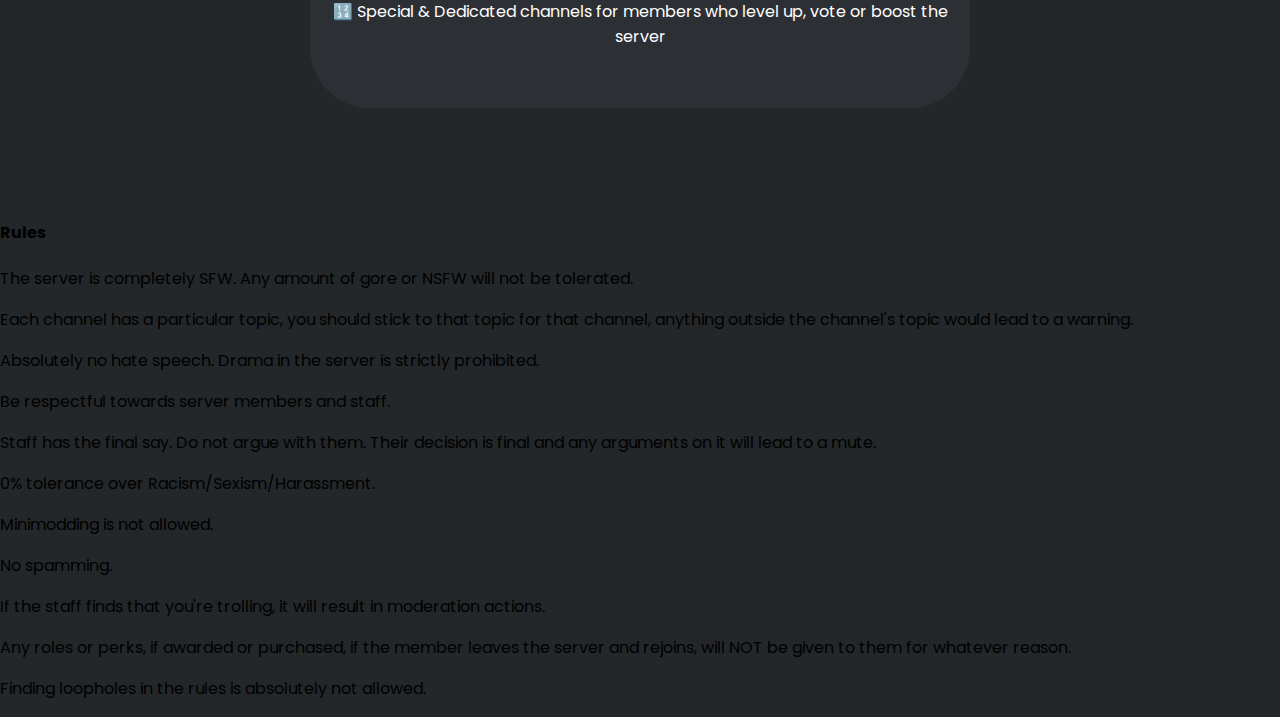
==== commit f25b279f: "fixed Join button" ====
--- a/main.html
+++ b/main.html
@@ -30,7 +30,7 @@
     <main>
         <div class="mainWrapper">
             <h4>The only <span class="formatted">Discord</span> server that has community and advertising <span class="formatted">COMPLETLY SEPERATED</span>.</h4>
-            <button class="joinButton">Join Us</button>
+            <a href="https://discord.gg/5ZXNwpqHb7"><button class="joinButton">Join Us</button></a>
         </div>
         <div class="sectionWrapper">
             <div class="communitySection">
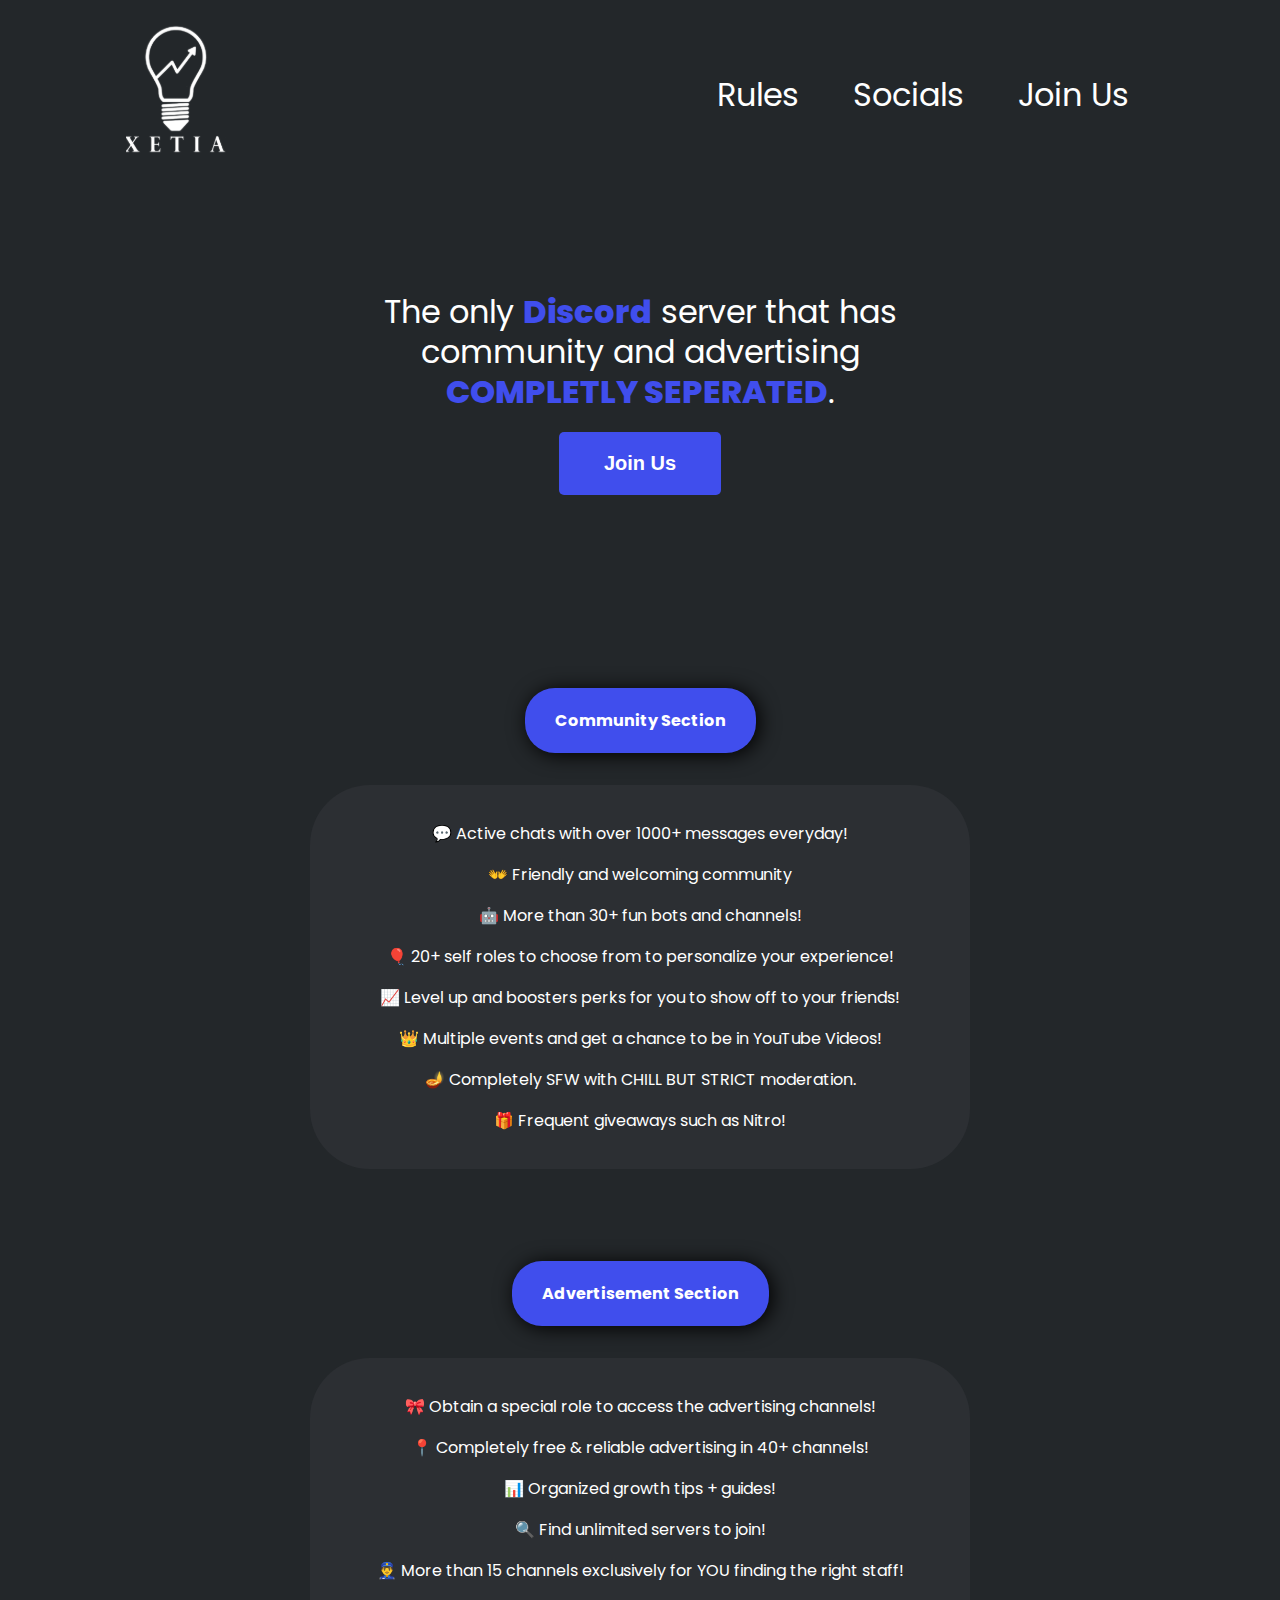
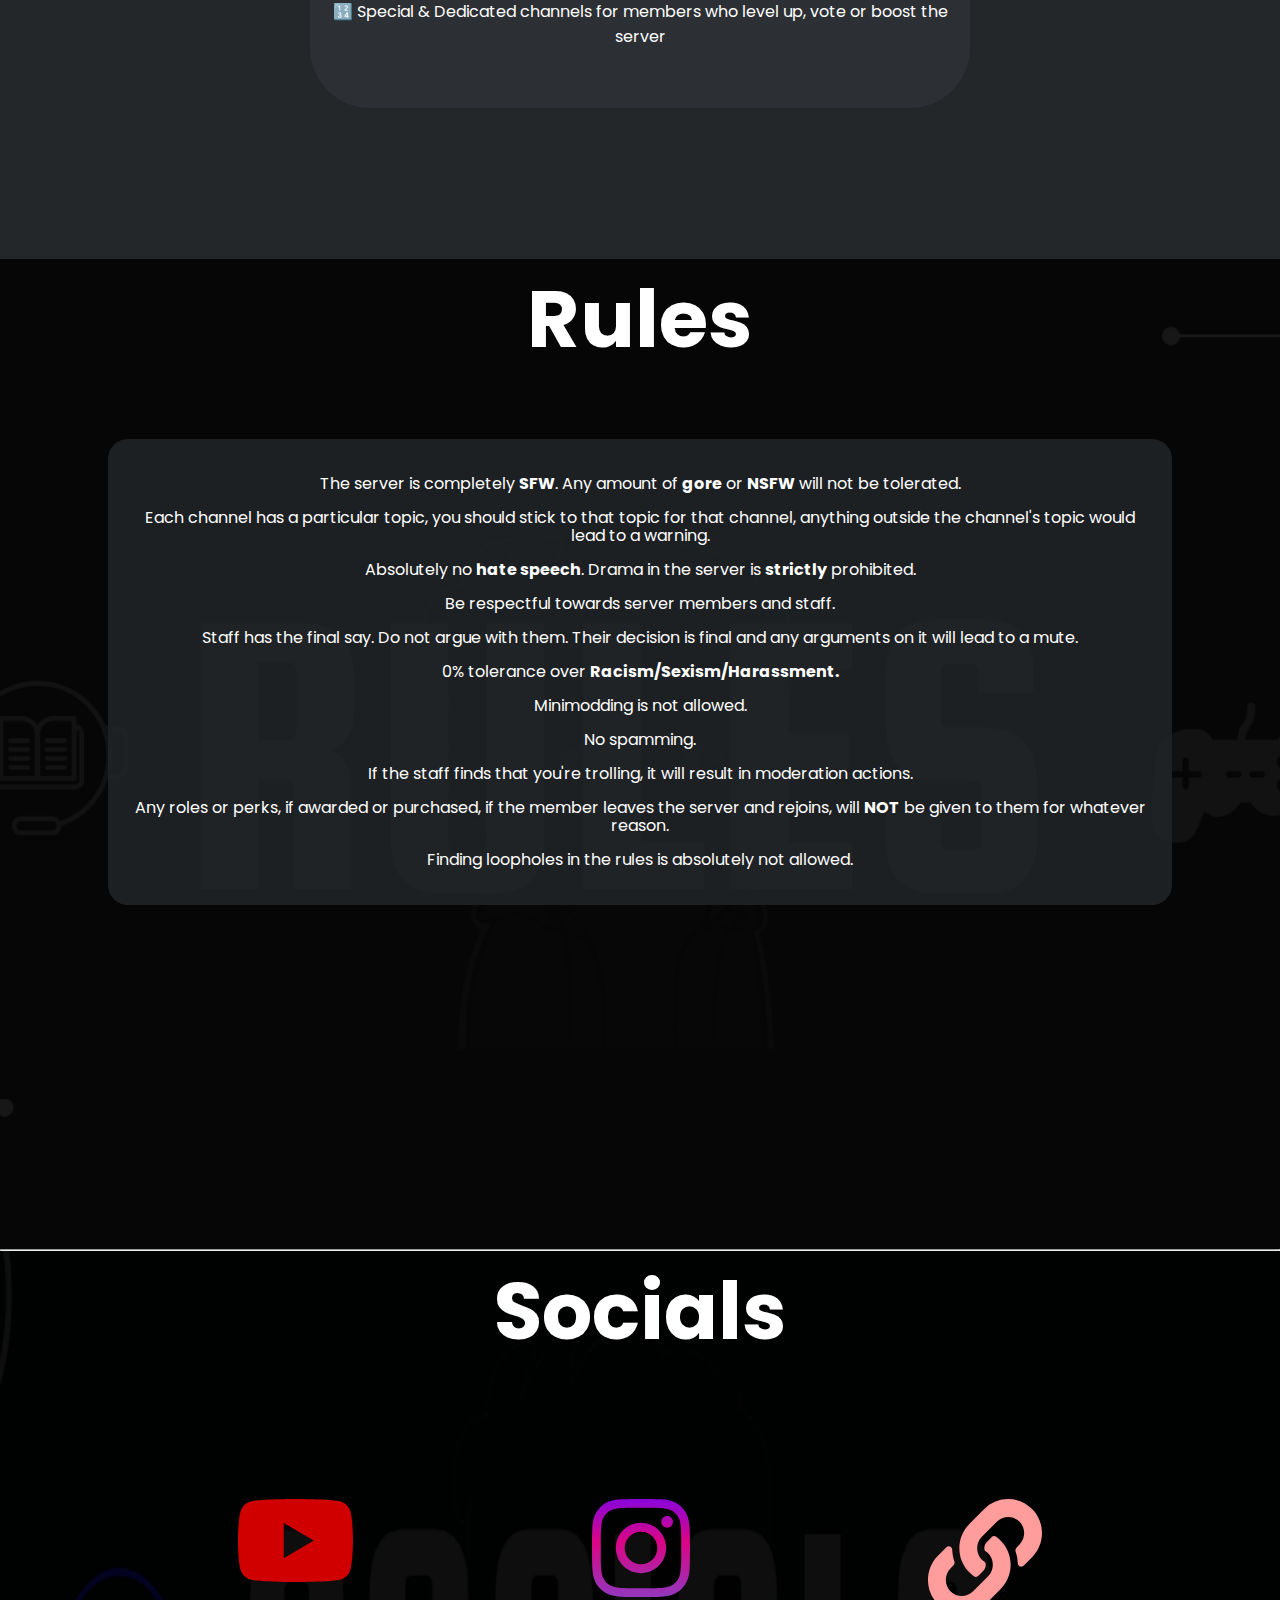
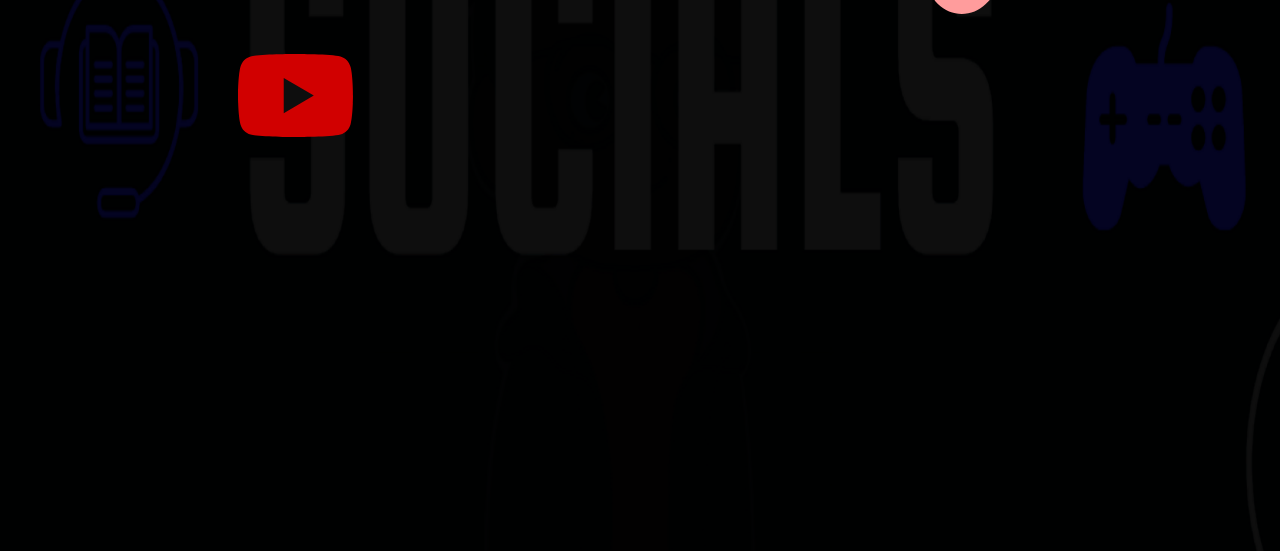
==== commit a3f5caf7: "add" ====
--- a/main.html
+++ b/main.html
@@ -17,7 +17,7 @@
 <body>
     <header>
         <div class="logoWrapper">
-            <img src="icons/Logo.svg" alt="Website Logo">
+            <a href="#home"><img src="icons/logo.svg" altYoutube Logo="</a>Website Logo">
         </div>
         <div class="navWrapper">
             <ul>
@@ -28,9 +28,9 @@
         </div>
     </header>
     <main>
-        <div class="mainWrapper">
+        <div class="mainWrapper" id="home">
             <h4>The only <span class="formatted">Discord</span> server that has community and advertising <span class="formatted">COMPLETLY SEPERATED</span>.</h4>
-            <a href="https://discord.gg/5ZXNwpqHb7"><button class="joinButton">Join Us</button></a>
+            <a href="https://discord.gg/5ZXNwpqHb7" target="_blank"><button class="joinButton">Join Us</button></a>
         </div>
         <div class="sectionWrapper">
             <div class="communitySection">
@@ -85,11 +85,31 @@
             </div>
         </div>
     </section>
-    <!-- <hr> -->
-    <!-- <section class="socials" id="socials">
+    <hr>
+    <section class="socials" id="socials"> 
         <div class="socialsWrapper">
             <h4>Socials</h4>
+            <div class="icons">
+                <div class="youtube">
+                    <div class="youtube1">
+                        <a target="_blank" href="https://www.youtube.com/channel/UCJ_53Asc5drNN9nHCarC4Fg"><img src="icons/youtube.svg" alt="Youtube Logo"></a>
+                        <p class="desc">Main Channel</p>
+                    </div>
+                    <div class="youtube2">
+                        <a target="_blank" href="https://www.youtube.com/KushagraShrivastavaYT" href="https://www.youtube.com/channel/UCJ_53Asc5drNN9nHCarC4Fg"><img src="icons/youtube.svg" alt="Youtube Logo"></a>
+                        <p class="desc">Second Channel</p>
+                    </div>
+                </div>
+                <div class="instagram">
+                    <a target="_blank" href="https://www.instagram.com/protonicgod"><img src="icons/instagram.svg" alt="Instagram Logo"></a>
+                    <p class="desc">Instagram Page</p>
+                </div>
+                <div class="linktree">
+                    <a target="_blank" href="https://linktr.ee/protonicgod"><img src="/icons/linktree.svg" alt="LinkTree Logo"></a>
+                    <p class="desc">LinkTree Page</p>
+                </div>
+            </div>
         </div>
-    </section> -->
+    </section>
 </body>
 </html>--- a/css/header.css
+++ b/css/header.css
@@ -38,4 +38,8 @@
   color: #404EED;
   font-size: 32px;
 }
+
+header .navWrapper ul li a:active {
+  font-size: 36px;
+}
 /*# sourceMappingURL=header.css.map */--- a/css/main.css
+++ b/css/main.css
@@ -32,6 +32,7 @@
   font-weight: 400;
   font-size: 32px;
   font-weight: 400;
+  cursor: default;
   max-width: 550px;
 }
 
@@ -50,6 +51,7 @@
   max-width: 250px;
   border-radius: 5px;
   color: white;
+  cursor: pointer;
   -webkit-transition: all .5s;
   transition: all .5s;
 }
@@ -59,6 +61,10 @@
   -webkit-box-shadow: 1px 1px 30px 5px #010747;
           box-shadow: 1px 1px 30px 5px #010747;
   color: #404EED;
+}
+
+.mainWrapper .joinButton:active {
+  font-size: 26px;
 }
 
 .sectionWrapper {
@@ -76,6 +82,7 @@
   width: 700px;
   color: white;
   margin: 100px auto 0 auto;
+  cursor: default;
 }
 
 .sectionWrapper .communitySection .heading, .sectionWrapper .AdvertisementSection .heading {
--- a/css/socials.css
+++ b/css/socials.css
@@ -1,5 +1,5 @@
 .socials {
-  height: 110vh;
+  height: 100vh;
   background-image: url(/images/socials.png);
   background-position: center;
   background-repeat: no-repeat;
@@ -18,4 +18,117 @@
 .socials .socialsWrapper h4:hover {
   color: #404EED;
 }
+
+.socials .socialsWrapper .icons {
+  margin-top: 10%;
+  display: -webkit-box;
+  display: -ms-flexbox;
+  display: flex;
+  -webkit-box-orient: horizontal;
+  -webkit-box-direction: normal;
+      -ms-flex-direction: row;
+          flex-direction: row;
+  -webkit-box-pack: space-evenly;
+      -ms-flex-pack: space-evenly;
+          justify-content: space-evenly;
+}
+
+.socials .socialsWrapper .youtube {
+  display: -webkit-box;
+  display: -ms-flexbox;
+  display: flex;
+  max-width: 300px;
+  -webkit-box-orient: vertical;
+  -webkit-box-direction: normal;
+      -ms-flex-direction: column;
+          flex-direction: column;
+}
+
+.socials .socialsWrapper .youtube .youtube1, .socials .socialsWrapper .youtube .youtube2 {
+  margin-bottom: 30px;
+  position: relative;
+}
+
+.socials .socialsWrapper .youtube .youtube1 p, .socials .socialsWrapper .youtube .youtube2 p {
+  color: white;
+  cursor: default;
+  font-size: 16px;
+  padding: 10px 20px;
+  background-color: #1c2694;
+  border-radius: 30px;
+  font-weight: 600;
+  position: absolute;
+  top: 36px;
+  left: 90px;
+  width: -webkit-max-content;
+  width: -moz-max-content;
+  width: max-content;
+  visibility: hidden;
+}
+
+.socials .socialsWrapper .youtube .youtube1:hover p, .socials .socialsWrapper .youtube .youtube2:hover p {
+  visibility: visible;
+}
+
+.socials .socialsWrapper .youtube .youtube2 {
+  margin-top: 35px;
+}
+
+.socials .socialsWrapper .instagram {
+  position: relative;
+  height: -webkit-max-content;
+  height: -moz-max-content;
+  height: max-content;
+}
+
+.socials .socialsWrapper .instagram p {
+  color: white;
+  font-size: 16px;
+  padding: 10px 20px;
+  cursor: default;
+  background-color: #1c2694;
+  border-radius: 30px;
+  font-weight: 600;
+  position: absolute;
+  top: 36px;
+  left: 80px;
+  visibility: hidden;
+  width: -webkit-max-content;
+  width: -moz-max-content;
+  width: max-content;
+  -webkit-transition: all .5s;
+  transition: all .5s;
+}
+
+.socials .socialsWrapper .instagram:hover p {
+  visibility: visible;
+}
+
+.socials .socialsWrapper .linktree {
+  position: relative;
+  height: -webkit-max-content;
+  height: -moz-max-content;
+  height: max-content;
+}
+
+.socials .socialsWrapper .linktree p {
+  color: white;
+  font-size: 16px;
+  padding: 10px 20px;
+  background-color: #1c2694;
+  border-radius: 30px;
+  font-weight: 600;
+  position: absolute;
+  cursor: default;
+  top: 60px;
+  visibility: hidden;
+  left: 60px;
+  width: -webkit-max-content;
+  width: -moz-max-content;
+  width: max-content;
+}
+
+.socials .socialsWrapper .linktree:hover p {
+  visibility: visible;
+}
 /*# sourceMappingURL=socials.css.map */--- a/css/rules.css
+++ b/css/rules.css
@@ -0,0 +1,51 @@
+.rules {
+  width: 100%;
+  margin: 0;
+  background-image: url(../images/rules.png);
+  height: 110vh;
+  background-position: center;
+  background-repeat: no-repeat;
+  background-size: cover;
+}
+
+.rules .rulesWrapper h4 {
+  font-size: 80px;
+  color: white;
+  text-align: center;
+  margin: 60px 0 60px 0;
+  -webkit-transition: all .3s;
+  transition: all .3s;
+  cursor: default;
+}
+
+.rules .rulesWrapper h4:hover {
+  color: #404EED;
+}
+
+.rules .rulesWrapper .ruleList {
+  font-size: 16px;
+  color: white;
+  line-height: 18px;
+  text-align: center;
+  background-color: rgba(35, 39, 42, 0.8);
+  padding: 20px;
+  width: 80%;
+  cursor: default;
+  margin: 0 auto;
+  border-radius: 20px;
+}
+
+.rules .rulesWrapper p {
+  -webkit-transition: all .3s;
+  transition: all .3s;
+}
+
+.rules .rulesWrapper p:hover {
+  color: #aa7dff;
+  font-size: 18px;
+}
+
+.rules .rulesWrapper .formatted {
+  font-weight: 700;
+}
+/*# sourceMappingURL=rules.css.map */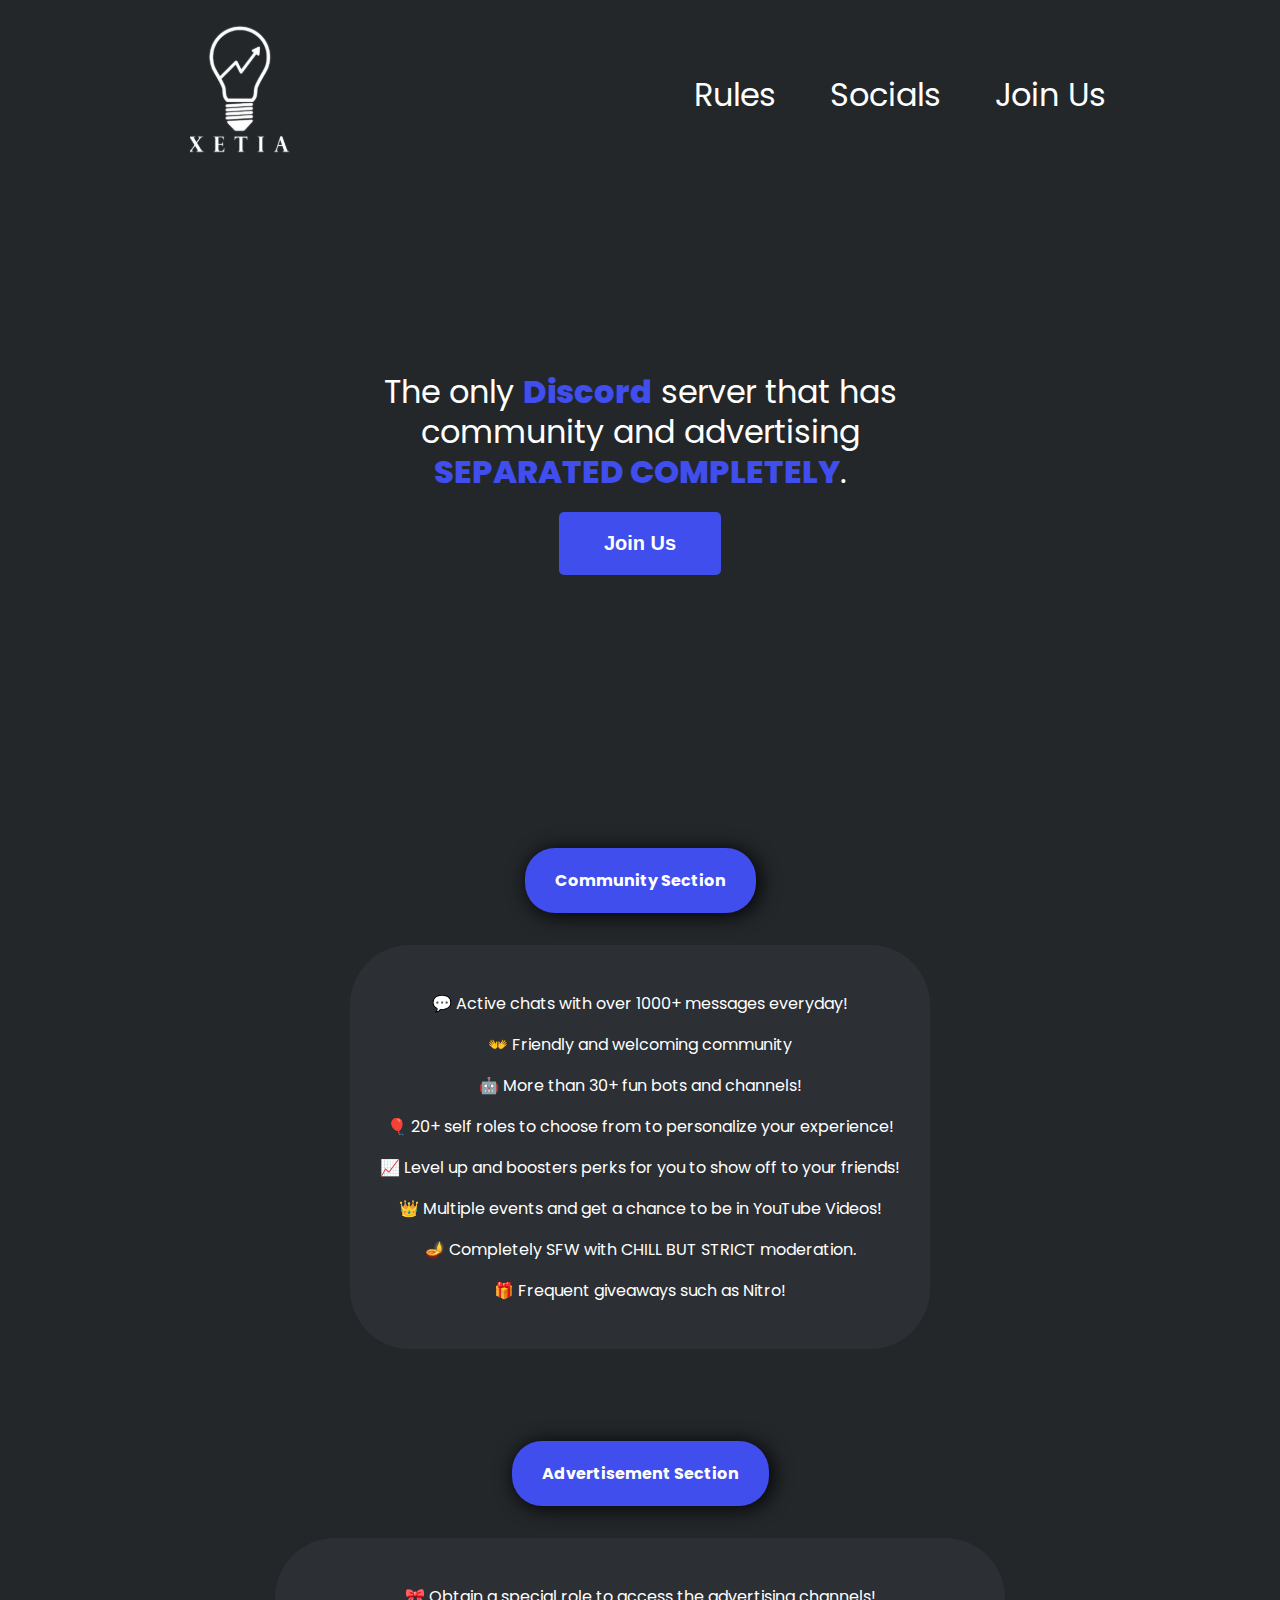
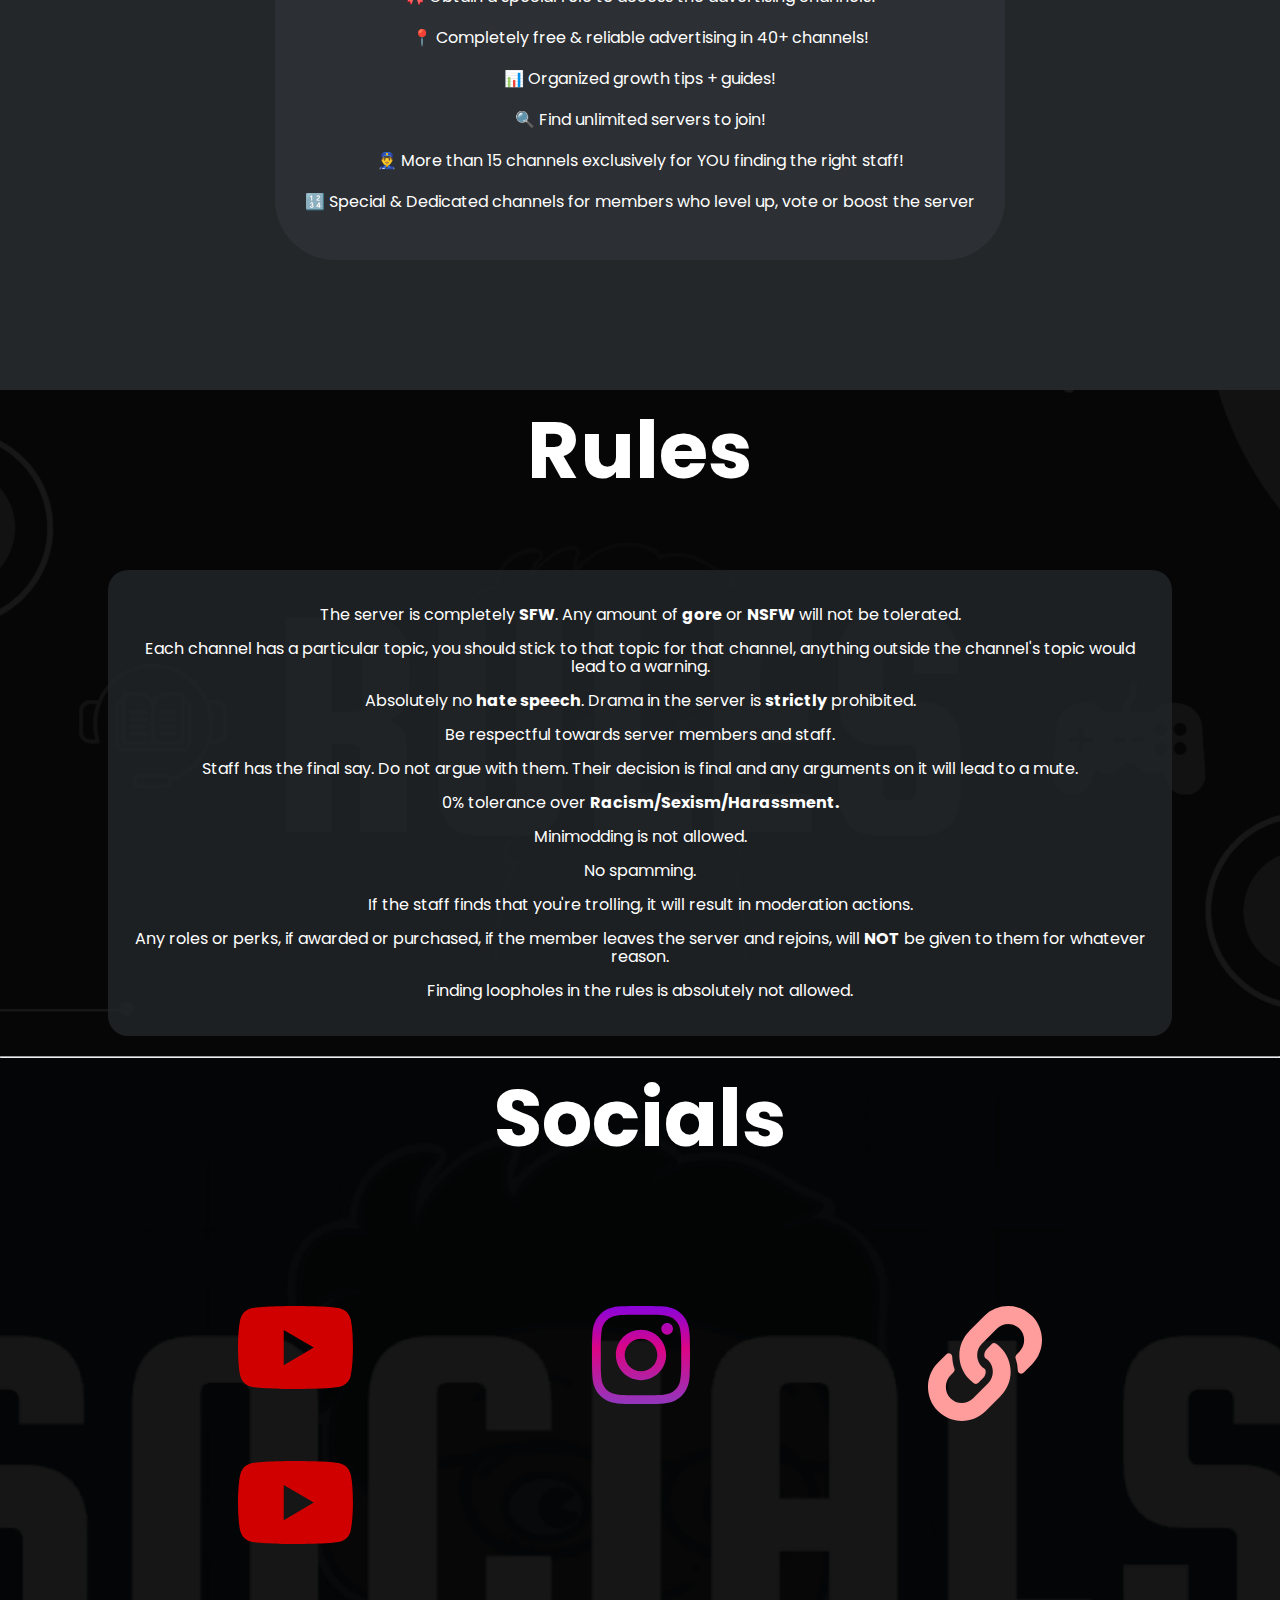
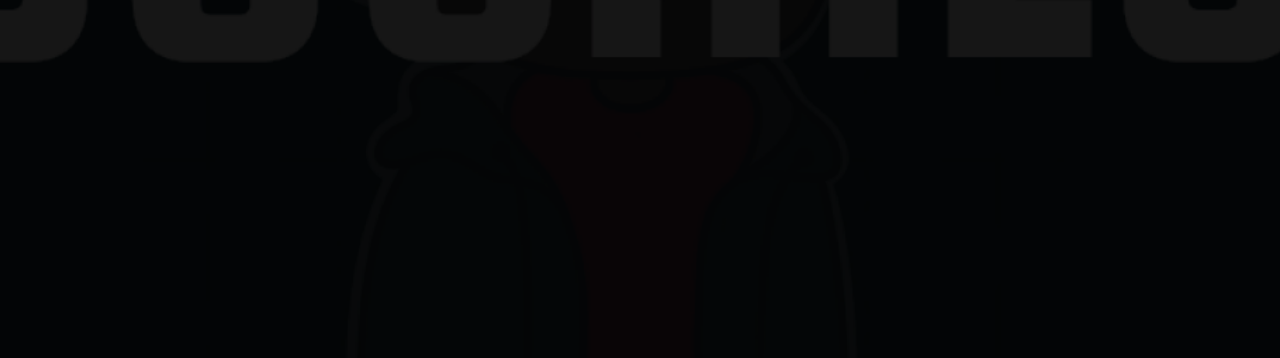
==== commit 56d7f052: "Made it mobile responsive" ====
--- a/main.html
+++ b/main.html
@@ -17,7 +17,7 @@
 <body>
     <header>
         <div class="logoWrapper">
-            <a href="#home"><img src="icons/logo.svg" altYoutube Logo="</a>Website Logo">
+            <img src="icons/Logo.svg" alt="Website Logo">
         </div>
         <div class="navWrapper">
             <ul>
@@ -27,10 +27,12 @@
             </ul>
         </div>
     </header>
+
+
     <main>
-        <div class="mainWrapper" id="home">
-            <h4>The only <span class="formatted">Discord</span> server that has community and advertising <span class="formatted">COMPLETLY SEPERATED</span>.</h4>
-            <a href="https://discord.gg/5ZXNwpqHb7" target="_blank"><button class="joinButton">Join Us</button></a>
+        <div class="mainWrapper">
+            <h4>The only <span class="formatted">Discord</span> server that has community and advertising <span class="formatted">SEPARATED COMPLETELY</span>.</h4>
+            <button class="joinButton">Join Us</button>
         </div>
         <div class="sectionWrapper">
             <div class="communitySection">
@@ -56,12 +58,12 @@
                 </div>
                 <div class="paragraph">
                     <div class="paragraphWrapper">
-                        <p class="info" id="start">🎀 Obtain a special role to access the advertising channels!</p>
+                        <p class="info">🎀 Obtain a special role to access the advertising channels!</p>
                         <p class="info">📍 Completely free & reliable advertising in 40+ channels!</p>
                         <p class="info">📊 Organized growth tips + guides!</p>
                         <p class="info">🔍 Find unlimited servers to join!</p>
                         <p class="info">👮‍♂️ More than 15 channels exclusively for YOU finding the right staff!</p>
-                        <p class="info end">🔢 Special & Dedicated channels for members who level up, vote or boost the server</p>
+                        <p class="info">🔢 Special & Dedicated channels for members who level up, vote or boost the server</p>
                     </div>
                 </div>
             </div>
@@ -105,7 +107,7 @@
                     <p class="desc">Instagram Page</p>
                 </div>
                 <div class="linktree">
-                    <a target="_blank" href="https://linktr.ee/protonicgod"><img src="/icons/linktree.svg" alt="LinkTree Logo"></a>
+                    <a target="_blank" href="https://linktr.ee/protonicgod"><img src="icons/linktree.svg" alt="LinkTree Logo"></a>
                     <p class="desc">LinkTree Page</p>
                 </div>
             </div>
--- a/css/general.css
+++ b/css/general.css
@@ -3,6 +3,8 @@
   font-family: 'Poppins', sans-serif;
   margin: 0;
   padding: 0;
+  width: 100%;
+  overflow-x: hidden;
 }
 
 html {
--- a/css/header.css
+++ b/css/header.css
@@ -3,6 +3,8 @@
   display: -webkit-box;
   display: -ms-flexbox;
   display: flex;
+  overflow: hidden;
+  width: 100%;
   -ms-flex-pack: distribute;
       justify-content: space-around;
   -webkit-box-align: center;
@@ -39,7 +41,20 @@
   font-size: 32px;
 }
 
-header .navWrapper ul li a:active {
-  font-size: 36px;
+@media (max-width: 700px) {
+  header {
+    -webkit-box-pack: justify;
+        -ms-flex-pack: justify;
+            justify-content: space-between;
+  }
+  header .navWrapper ul {
+    display: -webkit-box;
+    display: -ms-flexbox;
+    display: flex;
+    -webkit-box-orient: vertical;
+    -webkit-box-direction: normal;
+        -ms-flex-direction: column;
+            flex-direction: column;
+  }
 }
 /*# sourceMappingURL=header.css.map */--- a/css/main.css
+++ b/css/main.css
@@ -15,7 +15,7 @@
 
 .mainWrapper {
   text-align: center;
-  margin: 60px auto;
+  margin: 140px auto;
   display: -webkit-box;
   display: -ms-flexbox;
   display: flex;
@@ -32,7 +32,6 @@
   font-weight: 400;
   font-size: 32px;
   font-weight: 400;
-  cursor: default;
   max-width: 550px;
 }
 
@@ -51,7 +50,6 @@
   max-width: 250px;
   border-radius: 5px;
   color: white;
-  cursor: pointer;
   -webkit-transition: all .5s;
   transition: all .5s;
 }
@@ -63,14 +61,12 @@
   color: #404EED;
 }
 
-.mainWrapper .joinButton:active {
-  font-size: 26px;
-}
-
 .sectionWrapper {
   display: -webkit-box;
   display: -ms-flexbox;
   display: flex;
+  width: 100%;
+  overflow: hidden;
   -webkit-box-orient: vertical;
   -webkit-box-direction: normal;
       -ms-flex-direction: column;
@@ -79,10 +75,11 @@
 
 .sectionWrapper .communitySection, .sectionWrapper .AdvertisementSection {
   text-align: center;
-  width: 700px;
+  max-height: -webkit-max-content;
+  max-height: -moz-max-content;
+  max-height: max-content;
   color: white;
   margin: 100px auto 0 auto;
-  cursor: default;
 }
 
 .sectionWrapper .communitySection .heading, .sectionWrapper .AdvertisementSection .heading {
@@ -122,9 +119,12 @@
       -ms-flex-pack: center;
           justify-content: center;
   margin: 10px 20px;
+  padding: 10px 30px;
   background-color: #2C2F33;
   border-radius: 60px;
-  max-height: 100%;
+  max-height: -webkit-max-content;
+  max-height: -moz-max-content;
+  max-height: max-content;
 }
 
 .sectionWrapper .communitySection .paragraph .paragraphWrapper, .sectionWrapper .AdvertisementSection .paragraph .paragraphWrapper {
@@ -137,7 +137,9 @@
 }
 
 .sectionWrapper .AdvertisementSection .paragraph {
-  height: 350px;
+  height: -webkit-max-content;
+  height: -moz-max-content;
+  height: max-content;
 }
 
 @media (max-width: 800px) {
@@ -145,11 +147,5 @@
     display: block;
     margin-bottom: 40px;
   }
-  .AdvertisementSection {
-    margin-top: -160px;
-  }
-  hr {
-    visibility: hidden;
-  }
 }
 /*# sourceMappingURL=main.css.map */--- a/css/socials.css
+++ b/css/socials.css
@@ -1,6 +1,6 @@
 .socials {
   height: 100vh;
-  background-image: url(/images/socials.png);
+  background-image: url(../images/socials.png);
   background-position: center;
   background-repeat: no-repeat;
   background-size: cover;
--- a/css/rules.css
+++ b/css/rules.css
@@ -1,8 +1,11 @@
 .rules {
+  background-color: red;
   width: 100%;
-  margin: 0;
-  background-image: url(../images/rules.png);
-  height: 110vh;
+  padding: 0 0 20px 0;
+  background-image: url(/images/Rules.png);
+  height: -webkit-max-content;
+  height: -moz-max-content;
+  height: max-content;
   background-position: center;
   background-repeat: no-repeat;
   background-size: cover;
@@ -15,7 +18,6 @@
   margin: 60px 0 60px 0;
   -webkit-transition: all .3s;
   transition: all .3s;
-  cursor: default;
 }
 
 .rules .rulesWrapper h4:hover {
@@ -30,7 +32,6 @@
   background-color: rgba(35, 39, 42, 0.8);
   padding: 20px;
   width: 80%;
-  cursor: default;
   margin: 0 auto;
   border-radius: 20px;
 }
